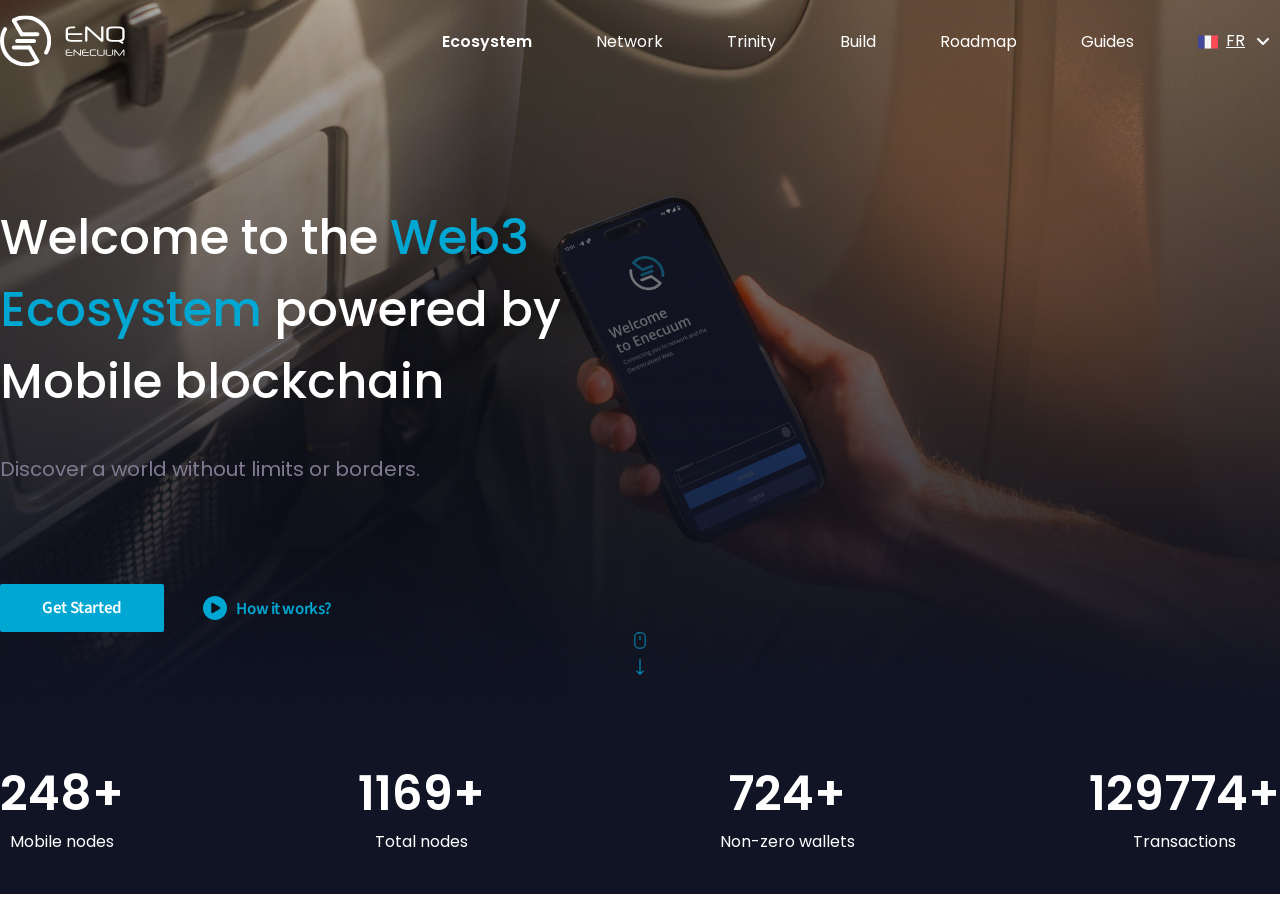
==== indexfr.html @ 0a1f8f00 "first commit" ====
<!DOCTYPE html>
<html lang="en">

<head>
    <link rel="preconnect" href="https://fonts.googleapis.com">
    <link rel="preconnect" href="https://fonts.gstatic.com" crossorigin>
    <link href="https://fonts.googleapis.com/css2?family=Poppins:wght@400;500;600&display=swap" rel="stylesheet">
    <link rel="preconnect" href="https://fonts.googleapis.com">
    <link rel="preconnect" href="https://fonts.gstatic.com" crossorigin>
    <link href="https://fonts.googleapis.com/css2?family=Source+Sans+Pro:wght@600&display=swap" rel="stylesheet">
    <meta charset="UTF-8">
    <meta http-equiv="X-UA-Compatible" content="IE=edge">
    <meta name="viewport" content="width=device-width, initial-scale=1.0">
    <link rel="stylesheet" href="style.css">
    <title>Document</title>
</head>

<body>
    <header class="hovers">
        <div class="hovers__header">
            <a href="index.html"><img class="logo__image" src="./img/Logo.svg" alt="logo"></a>
            <div class="nav">
                <ul class="menu">
                    <li class="menu__list"><a class="menu__link menu__link_active" href="#">Ecosystem</a></li>
                    <li class="menu__list"><a class="menu__link" href="#">Network</a></li>
                    <li class="menu__list"><a class="menu__link" href="#">Trinity</a></li>
                    <li class="menu__list"><a class="menu__link" href="#">Build</a></li>
                    <li class="menu__list"><a class="menu__link" href="#">Roadmap</a></li>
                    <li class="menu__list"><a class="menu__link" href="#">Guides</a></li>
                </ul>
                <div class="nav__lang">
                    <a class="menu__link menu__link_en" href="#"><img class="lang__image" src="./img/FlagFR.svg"
                            alt="en">FR<img class="lang__image1" src="./img/Icon1.svg" alt="icon"></a>
                    <div class="lang">
                        <p><a class="lang__link lang__link_active" href="index.html"><img class="lang__image"
                                    src="./img/FlagEN.svg" alt="en">EN</a><img class="lang__image1"
                                src="./img/Icon2.svg" alt="icon"></p>
                        <a class="lang__link" href="indexsp.html"><img class="lang__image" src="./img/FlagSP.svg"
                                alt="sp">SP</a>
                        <a class="lang__link" href="indexru.html"><img class="lang__image" src="./img/FlagRU.svg"
                                alt="ru">RU</a>
                        <a class="lang__link" href="indexfr.html"><img class="lang__image" src="./img/FlagFR.svg"
                                alt="fr">FR</a>
                    </div>
                </div>
            </div>

        </div>
        <div class="header__empty"></div>
        <div class="title">
            <h1 class="title__header">Welcome to the <span class="title__header_color"> Web3 Ecosystem</span>
                powered by Mobile blockchain</h1>
            <p class="text title__text">Discover a world without limits or borders.</p>
            <div class="started">
                <div class="title__button">
                    <a class="text text__button" href="#">Get Started</a>
                </div>
                <div class="play__image">
                    <a class="play__link" href="#">How it works?</a>
                </div>
            </div>
        </div>
        <div class="image-mouse">
            <img class="button__mouse" src="./img/mouse.svg" alt="button-mouse">
            <img class="button__sign" src="./img/Arrow1.svg" alt="sing">
        </div>

    </header>
    <div class="items">
        <div class="items__node">
            <div class="items__box">
                <p class="items__quantity">248+</p>
                <p class="items__text">Mobile nodes</p>
            </div>
            <div class="items__box">
                <p class="items__quantity">1169+</p>
                <p class="items__text">Total nodes</p>
            </div>
            <div class="items__box">
                <p class="items__quantity">724+</p>
                <p class="items__text">Non-zero wallets</p>
            </div>
            <div class="items__box">
                <p class="items__quantity">129774+</p>
                <p class="items__text">Transactions</p>
            </div>
        </div>
    </div>

    
    <script src="script.js"></script>
</body>

</html>
---- style.css ----
* {
    margin: 0;
    padding: 0;
}

body {
    font-family: 'Poppins', sans-serif;
}

a {
    cursor: url(./img/cursor_white.svg), pointer;
}

.hovers {
    padding-left: calc(50% - 1920px /2);
    padding-right: calc(50% - 1920px /2);
    height: 718px;
    background-image: url(./img/iPhone\ 14\ Pro.jpg);
    background-position: center;
    background-repeat: no-repeat;
}

.hovers__header {
    position: fixed;
    top: 0;
    left: calc(50% - 1920px / 2);
    right: calc(50% - 1920px / 2);
    padding-left: 256px;
    padding-right: 256px;
    display: flex;
    flex-wrap: wrap;
    padding-top: 15px;
    padding-bottom: 15px;
    justify-content: space-between;
    align-items: center;
    transition: background 0.3s ease;


}

.is_scrolled .hovers__header {
    background: rgba(16, 20, 37, 0.85);
    backdrop-filter: blur(17.5px);

}

@media screen and (max-width: 1920px) {
    .hovers__header {
        left: 0;
        right: 0;
        padding-left: calc(50% - 1396px / 2);
        padding-right: calc(50% - 1396px / 2);

    }
}


.header__empty {

    height: 82px;
}


.logo__image {
    height: 52px;
    width: 125px;
    vertical-align: middle;
}

.menu {
    list-style-type: none;
    display: flex;
    gap: 64px;
    align-items: center;

}

.menu__link {
    font-family: 'Poppins';
    text-decoration: none;
    font-style: normal;
    font-weight: 400;
    font-size: 16px;
    line-height: 24px;
    color: #FFFFFF;
}

.menu__link:hover {
    color: #00A7D2;
}

.menu__link_active {
    font-family: 'Poppins';
    font-style: normal;
    font-weight: 600;
    font-size: 16px;
    line-height: 24px;
    color: #FFFFFF;
}

.menu__link_en {
    text-decoration: underline;

}

.list {
    text-decoration: none;

}

.nav__lang {
    position: relative;
    display: flex;
    width: 82px;
    padding-left: 17px;


}

.lang {
    position: absolute;
    top: -10px;
    right: 0;
    align-items: flex-start;
    padding-left: 17px;
    width: 82px;
    flex-direction: column;
    height: 149px;
    background: #FFFFFF;
    justify-content: space-evenly;
    /* border-radius: 2px; */
    display: none;

}

.lang_show {
    display: flex;
}

.lang__link {
    text-decoration: none;

}

.lang__link:hover {
    text-decoration: underline;
    cursor: url(./img/cursor_black.svg), pointer;
}

/* .lang__link_active {

} */

.lang__image {
    vertical-align: middle;
    padding-right: 8px;
    width: 20px;
}

.nav {
    display: flex;
    align-items: center;
    gap: 47px;
}

.lang__image1 {
    vertical-align: middle;
    padding-left: 12px;

}

.title {
    padding-left: calc(50% - 1396px / 2);
    max-width: 721px;
    margin-top: 120px;
}

.title__header {
    font-style: normal;
    font-weight: 500;
    font-size: 48px;
    line-height: 72px;
    color: #FFFFFF;
}

.title__header_color {
    color: #00A7D2;
}

.text {
    font-family: 'Poppins';
    font-style: normal;
    font-weight: 400;
    font-size: 16px;
    line-height: 24px;
    color: #FFFFFF;
}

.title__text {
    padding-top: 36px;
    padding-bottom: 100px;
    font-family: 'Poppins';
    font-style: normal;
    font-weight: 400;
    font-size: 20px;
    line-height: 30px;
    color: #817A92;
}

.started {
    display: flex;
    gap: 14px;
    max-width: 355px;
    justify-content: space-between;
    align-items: center;
    flex-wrap: wrap;
}

.title__button {
    width: 164px;
    height: 48px;
    border-radius: 2px;
    background-color: #00A7D2;
    text-align: center;

}

.title__button:hover {
    background-color: #00D3F0;



}

.text__button {
    font-family: 'Source Sans Pro';
    text-decoration: none;
    padding: 13px;
    display: block;
    font-style: normal;
    font-weight: 600;
    font-size: 17px;
    line-height: 22px;
    letter-spacing: -0.41px;
    color: #FFFFFF;
}

.play__link {
    font-family: 'Source Sans Pro';
    padding: 13px 23px 13px 56px;
    font-style: normal;
    font-weight: 600;
    font-size: 17px;
    line-height: 22px;
    letter-spacing: -0.41px;
    color: #00A7D2;
    text-decoration: none;
}

.play__link:hover {
    color: #00D3F0;
    ;
}

.play__image {
    background-position: 23px;
    background-image: url(./img/play.svg);
    background-repeat: no-repeat;

}

.play__image:hover {
    background-image: url(./img/play_light.svg);

}

.image-mouse {
    display: flex;
    flex-direction: column;
    width: 32px;
    gap: 10px;
    align-items: center;
    margin: auto;
    padding-bottom: 40px;
}

.button__mouse {
    width: 12px;
}

.button__sign {
    height: 16px;
}

.items {

    max-width: 1920px;
    margin: auto;
    background: #101425;
}

.items__node {
    display: flex;
    height: 176px;
    padding-left: calc(50% - 1368px / 2);
    padding-right: calc(50% - 1396px / 2);
    align-items: center;
    justify-content: space-between;
    flex-wrap: wrap;

}

.items__box {
    text-align: center;


}

.items__text {
    font-family: 'Poppins';
    font-style: normal;
    font-weight: 400;
    font-size: 16px;
    line-height: 24px;
    color: #FFFFFF;
}

.items__quantity {
    font-family: 'Poppins';
    font-style: normal;
    font-weight: 600;
    font-size: 48px;
    line-height: 72px;
    color: #FFFFFF;
}

.container-grid {
    padding-left: calc(50% - 1400px / 2);
    padding-right: calc(50% - 1400px / 2);
    display: grid;
    grid-column-gap: 56px;
    grid-template-columns: repeat(2, 1fr);
    grid-template-rows: repeat(6, auto);
    grid-template-areas:
        "header header"
        "mobile mobile_jpg"
        "friendly_jpg friendly"
        "decentralized decentralized_jpg"
        "borderless_jpg borderless"
        "scalable scalable_jpg";

}

.container__header {
    grid-area: header;
    font-family: 'Poppins';
    font-style: normal;
    font-weight: 500;
    font-size: 48px;
    line-height: 72px;
    text-align: center;
    color: #282828;
    padding-top: 57px;
    padding-bottom: 60px;

}

.content__mobile {
    grid-area: mobile;
}

.content__friendly {
    grid-area: friendly;
}

.content__decentralized {
    grid-area: decentralized;
}

.content__borderless {
    grid-area: borderless;
}

.content__scalable {
    grid-area: scalable;
}

.box {
    max-width: 669px;
    height: 440px;
    background-repeat: no-repeat;
    background-position: center;
}

.mobile {
    background-image: url(./img/mobile.jpg);
    grid-area: mobile_jpg;
}

.friendly {
    background-image: url(./img/friendly.jpg);
    grid-area: friendly_jpg;
}

.decentralized {
    background-image: url(./img/Decentralized.jpg);
    grid-area: decentralized_jpg;
}

.borderless {
    background-image: url(./img/Borderless.jpg);
    grid-area: borderless_jpg;
}

.scalable {
    background-image: url(./img/Scalable.jpg);
    grid-area: scalable_jpg;
}

.container {
    font-family: 'Poppins';
    font-style: normal;
    font-weight: 500;
    font-size: 48px;
    line-height: 72px;
    color: #282828;
}

.item {
    padding-top: 70px;
    padding-bottom: 20px;
}

.text_black {
    max-width: 590px;
    color: #101425;
}
.text__color {
font-family: 'Poppins';
font-style: normal;
font-weight: 600;
font-size: 14px;
line-height: 173.02%;
/* or 24px */


color: #00A7D2;

}
.paragraph {
    margin-top: 24px;
}
.network {
    margin-top: 100px;
    max-width: 956px;
    height: 500px;
    margin-left: auto;
    margin-right: auto;
    background-image: url(./img/Group4.svg);
    background-repeat: no-repeat;
    padding-top: 10px;
    padding-left: 444px;
    
    
}

.wrapper {
    max-width: 800px;
    margin-top: 16px;  
}

.line {
    display: inline-block;
    vertical-align: middle;
    width: 18px;
    margin-right: 10px;
    border-radius: 2px;
    border: 1px solid black;
}

.text_network {
    display: inline;
font-family: 'Poppins';
font-style: normal;
font-weight: 400;
font-size: 14px;
line-height: 173.02%;
color: #282828;
}

.network__button {
    margin-top: 70px;
}

.link__button {
    font-family: 'Poppins';
    font-style: normal;
    font-weight: 500;
    font-size: 17px;
    line-height: 22px;
    letter-spacing: -0.41px;
    background: #00A7D2;
    border-radius: 2px;
    padding: 13px 20px;
    text-decoration: none;
    background: #00A7D2;
    color: #FFFFFF;


}
.link__button:hover {
    background: #00D3F0;
    
}
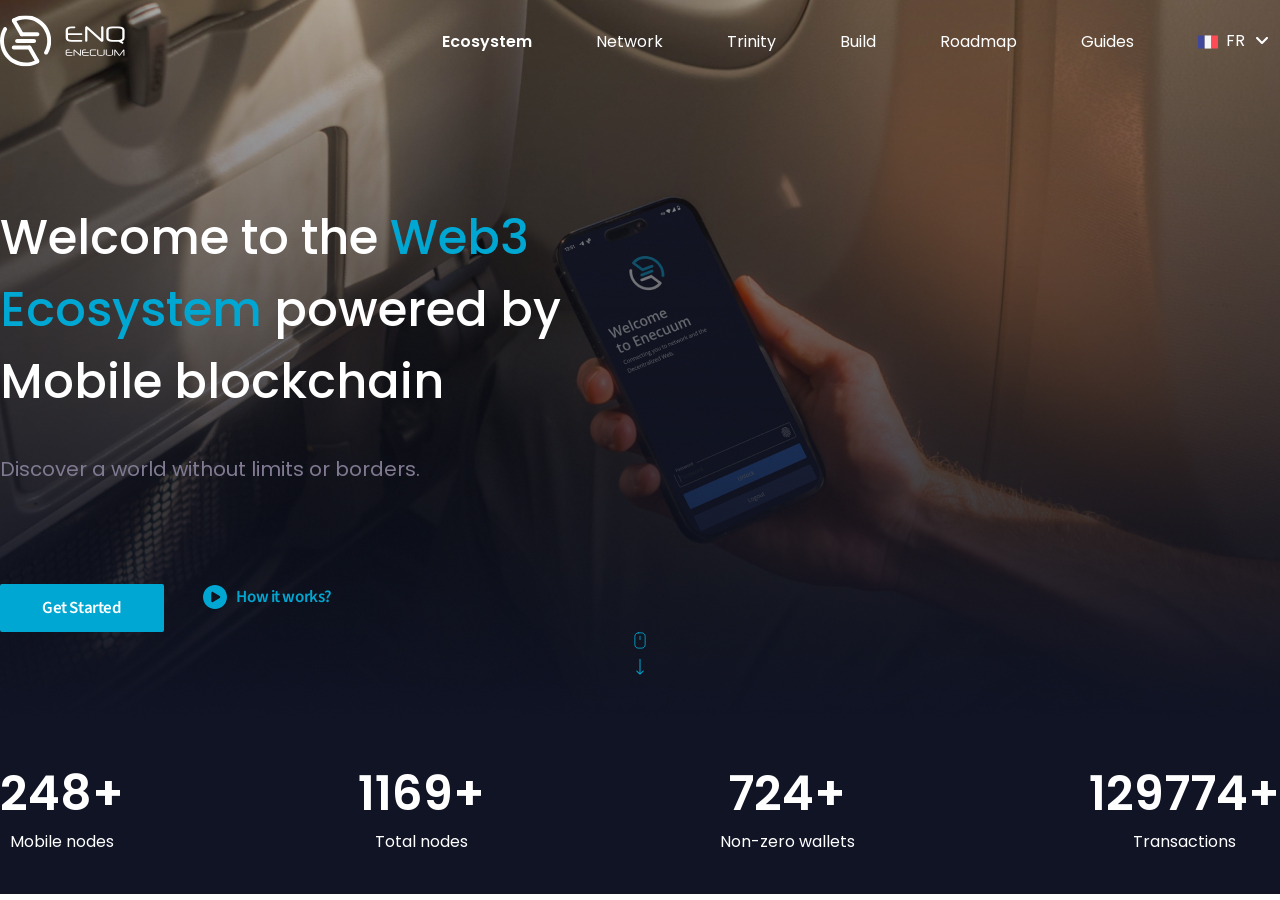
==== commit 26172f55: "all-component" ====
--- a/indexfr.html
+++ b/indexfr.html
@@ -29,12 +29,11 @@
                     <li class="menu__list"><a class="menu__link" href="#">Guides</a></li>
                 </ul>
                 <div class="nav__lang">
-                    <a class="menu__link menu__link_en" href="#"><img class="lang__image" src="./img/FlagFR.svg"
-                            alt="en">FR<img class="lang__image1" src="./img/Icon1.svg" alt="icon"></a>
+                    <a class="menu__link lang__link_active" href="#"><img class="lang__image" src="./img/FlagFR.svg"
+                        alt="fr">FR</a>
                     <div class="lang">
-                        <p><a class="lang__link lang__link_active" href="index.html"><img class="lang__image"
-                                    src="./img/FlagEN.svg" alt="en">EN</a><img class="lang__image1"
-                                src="./img/Icon2.svg" alt="icon"></p>
+                        <a class="lang__link" href="index.html"><img class="lang__image" src="./img/FlagEN.svg"
+                                alt="en">EN</a>
                         <a class="lang__link" href="indexsp.html"><img class="lang__image" src="./img/FlagSP.svg"
                                 alt="sp">SP</a>
                         <a class="lang__link" href="indexru.html"><img class="lang__image" src="./img/FlagRU.svg"
--- a/style.css
+++ b/style.css
@@ -1,514 +1,1298 @@
 * {
-    margin: 0;
-    padding: 0;
+  margin: 0;
+  padding: 0;
 }
 
 body {
-    font-family: 'Poppins', sans-serif;
-}
-
-a {
-    cursor: url(./img/cursor_white.svg), pointer;
+  font-family: "Poppins", sans-serif;
+}
+
+a,
+.button__news {
+  cursor: url(./img/cursor_white.svg), pointer;
 }
 
 .hovers {
-    padding-left: calc(50% - 1920px /2);
-    padding-right: calc(50% - 1920px /2);
-    height: 718px;
-    background-image: url(./img/iPhone\ 14\ Pro.jpg);
-    background-position: center;
-    background-repeat: no-repeat;
+  padding-left: calc(50% - 960px);
+  padding-right: calc(50% - 960px);
+  height: 718px;
+  background-image: url(./img/iPhone\ 14\ Pro.jpg);
+  background-position: center;
+  background-repeat: no-repeat;
 }
 
 .hovers__header {
-    position: fixed;
-    top: 0;
-    left: calc(50% - 1920px / 2);
-    right: calc(50% - 1920px / 2);
-    padding-left: 256px;
-    padding-right: 256px;
-    display: flex;
-    flex-wrap: wrap;
-    padding-top: 15px;
-    padding-bottom: 15px;
-    justify-content: space-between;
-    align-items: center;
-    transition: background 0.3s ease;
-
-
+  position: fixed;
+  top: 0;
+  left: calc(50% - 960px);
+  right: calc(50% - 960px);
+  padding-left: 256px;
+  padding-right: 256px;
+  display: flex;
+  flex-wrap: wrap;
+  padding-top: 15px;
+  padding-bottom: 15px;
+  justify-content: space-between;
+  align-items: center;
+  transition: background 0.3s ease;
 }
 
 .is_scrolled .hovers__header {
-    background: rgba(16, 20, 37, 0.85);
-    backdrop-filter: blur(17.5px);
-
+  background: rgba(16, 20, 37, 0.85);
+  -webkit-backdrop-filter: blur(17.5px);
+          backdrop-filter: blur(17.5px);
 }
 
 @media screen and (max-width: 1920px) {
-    .hovers__header {
-        left: 0;
-        right: 0;
-        padding-left: calc(50% - 1396px / 2);
-        padding-right: calc(50% - 1396px / 2);
-
-    }
-}
-
-
+  .hovers__header {
+    left: 0;
+    right: 0;
+    padding-left: calc(50% - 698px);
+    padding-right: calc(50% - 698px);
+  }
+}
 .header__empty {
-
-    height: 82px;
-}
-
+  height: 82px;
+}
 
 .logo__image {
-    height: 52px;
-    width: 125px;
-    vertical-align: middle;
+  height: 52px;
+  width: 125px;
+  vertical-align: middle;
 }
 
 .menu {
-    list-style-type: none;
-    display: flex;
-    gap: 64px;
-    align-items: center;
-
+  list-style-type: none;
+  display: flex;
+  gap: 64px;
+  align-items: center;
 }
 
 .menu__link {
-    font-family: 'Poppins';
-    text-decoration: none;
-    font-style: normal;
-    font-weight: 400;
-    font-size: 16px;
-    line-height: 24px;
-    color: #FFFFFF;
+  font-family: "Poppins";
+  text-decoration: none;
+  font-style: normal;
+  font-weight: 400;
+  font-size: 16px;
+  line-height: 24px;
+  color: #FFFFFF;
 }
 
 .menu__link:hover {
-    color: #00A7D2;
+  color: #00A7D2;
 }
 
 .menu__link_active {
-    font-family: 'Poppins';
-    font-style: normal;
-    font-weight: 600;
-    font-size: 16px;
-    line-height: 24px;
-    color: #FFFFFF;
+  font-family: "Poppins";
+  font-style: normal;
+  font-weight: 600;
+  font-size: 16px;
+  line-height: 24px;
+  color: #FFFFFF;
 }
 
 .menu__link_en {
-    text-decoration: underline;
-
+  text-decoration: underline;
 }
 
 .list {
-    text-decoration: none;
-
+  text-decoration: none;
 }
 
 .nav__lang {
-    position: relative;
-    display: flex;
-    width: 82px;
-    padding-left: 17px;
-
-
+  position: relative;
+  display: flex;
+  width: 82px;
+  padding-left: 17px;
+  background-image: url(./img/Icon1.svg);
+  background-repeat: no-repeat;
+  background-position: 75px 8px;
+  cursor: url(./img/cursor_white.svg), pointer;
 }
 
 .lang {
-    position: absolute;
-    top: -10px;
-    right: 0;
-    align-items: flex-start;
-    padding-left: 17px;
-    width: 82px;
-    flex-direction: column;
-    height: 149px;
-    background: #FFFFFF;
-    justify-content: space-evenly;
-    /* border-radius: 2px; */
-    display: none;
-
+  position: absolute;
+  top: -10px;
+  right: 0;
+  align-items: flex-start;
+  padding-left: 17px;
+  width: 82px;
+  flex-direction: column;
+  height: 149px;
+  background: #FFFFFF;
+  justify-content: space-evenly;
+  /* border-radius: 2px; */
+  display: none;
 }
 
 .lang_show {
-    display: flex;
+  display: flex;
+  background-image: url(./img/Icon.svg);
+  background-repeat: no-repeat;
+  background-position: 75px 18px;
+  cursor: url(./img/cursor_black.svg), pointer;
 }
 
 .lang__link {
-    text-decoration: none;
-
+  text-decoration: none;
 }
 
 .lang__link:hover {
-    text-decoration: underline;
-    cursor: url(./img/cursor_black.svg), pointer;
+  text-decoration: underline;
+  cursor: url(./img/cursor_black.svg), pointer;
 }
 
 /* .lang__link_active {
 
 } */
-
 .lang__image {
-    vertical-align: middle;
-    padding-right: 8px;
-    width: 20px;
+  vertical-align: middle;
+  padding-right: 8px;
+  width: 20px;
 }
 
 .nav {
-    display: flex;
-    align-items: center;
-    gap: 47px;
-}
-
-.lang__image1 {
-    vertical-align: middle;
-    padding-left: 12px;
-
+  display: flex;
+  align-items: center;
+  gap: 47px;
 }
 
 .title {
-    padding-left: calc(50% - 1396px / 2);
-    max-width: 721px;
-    margin-top: 120px;
+  padding-left: calc(50% - 698px);
+  max-width: 721px;
+  margin-top: 120px;
 }
 
 .title__header {
-    font-style: normal;
-    font-weight: 500;
-    font-size: 48px;
-    line-height: 72px;
-    color: #FFFFFF;
+  font-style: normal;
+  font-weight: 500;
+  font-size: 48px;
+  line-height: 72px;
+  color: #FFFFFF;
 }
 
 .title__header_color {
-    color: #00A7D2;
+  color: #00A7D2;
 }
 
 .text {
-    font-family: 'Poppins';
-    font-style: normal;
-    font-weight: 400;
-    font-size: 16px;
-    line-height: 24px;
-    color: #FFFFFF;
+  font-family: "Poppins";
+  font-style: normal;
+  font-weight: 400;
+  font-size: 16px;
+  line-height: 24px;
+  color: #FFFFFF;
 }
 
 .title__text {
-    padding-top: 36px;
-    padding-bottom: 100px;
-    font-family: 'Poppins';
-    font-style: normal;
-    font-weight: 400;
-    font-size: 20px;
-    line-height: 30px;
-    color: #817A92;
+  padding-top: 36px;
+  padding-bottom: 100px;
+  font-family: "Poppins";
+  font-style: normal;
+  font-weight: 400;
+  font-size: 20px;
+  line-height: 30px;
+  color: #817A92;
 }
 
 .started {
-    display: flex;
-    gap: 14px;
-    max-width: 355px;
-    justify-content: space-between;
-    align-items: center;
-    flex-wrap: wrap;
-}
-
-.title__button {
-    width: 164px;
-    height: 48px;
-    border-radius: 2px;
-    background-color: #00A7D2;
-    text-align: center;
-
-}
-
-.title__button:hover {
-    background-color: #00D3F0;
-
-
-
+  display: flex;
+  gap: 14px;
+  max-width: 355px;
+  justify-content: space-between;
+  flex-wrap: wrap;
 }
 
 .text__button {
-    font-family: 'Source Sans Pro';
-    text-decoration: none;
-    padding: 13px;
-    display: block;
-    font-style: normal;
-    font-weight: 600;
-    font-size: 17px;
-    line-height: 22px;
-    letter-spacing: -0.41px;
-    color: #FFFFFF;
+  font-family: "Source Sans Pro";
+  text-decoration: none;
+  padding: 13px 42px;
+  display: block;
+  font-style: normal;
+  font-weight: 600;
+  font-size: 17px;
+  line-height: 22px;
+  letter-spacing: -0.41px;
+  color: #FFFFFF;
+  border-radius: 2px;
+  background-color: #00A7D2;
+}
+
+.text__button:hover {
+  background-color: #00D3F0;
 }
 
 .play__link {
-    font-family: 'Source Sans Pro';
-    padding: 13px 23px 13px 56px;
-    font-style: normal;
-    font-weight: 600;
-    font-size: 17px;
-    line-height: 22px;
-    letter-spacing: -0.41px;
-    color: #00A7D2;
-    text-decoration: none;
+  font-family: "Source Sans Pro";
+  padding: 13px 23px 13px 56px;
+  background-position: 23px;
+  background-image: url(./img/play.svg);
+  background-repeat: no-repeat;
+  font-style: normal;
+  font-weight: 600;
+  font-size: 17px;
+  line-height: 22px;
+  letter-spacing: -0.41px;
+  color: #00A7D2;
+  text-decoration: none;
 }
 
 .play__link:hover {
-    color: #00D3F0;
-    ;
-}
-
-.play__image {
-    background-position: 23px;
-    background-image: url(./img/play.svg);
-    background-repeat: no-repeat;
-
-}
-
-.play__image:hover {
-    background-image: url(./img/play_light.svg);
-
+  color: #00D3F0;
+  background-image: url(./img/play_light.svg);
 }
 
 .image-mouse {
-    display: flex;
-    flex-direction: column;
-    width: 32px;
-    gap: 10px;
-    align-items: center;
-    margin: auto;
-    padding-bottom: 40px;
+  display: flex;
+  flex-direction: column;
+  width: 32px;
+  gap: 10px;
+  align-items: center;
+  margin: auto;
+  padding-bottom: 40px;
 }
 
 .button__mouse {
-    width: 12px;
+  width: 12px;
 }
 
 .button__sign {
-    height: 16px;
+  height: 16px;
 }
 
 .items {
-
-    max-width: 1920px;
-    margin: auto;
-    background: #101425;
+  max-width: 1920px;
+  margin: auto;
+  background: #101425;
 }
 
 .items__node {
-    display: flex;
-    height: 176px;
-    padding-left: calc(50% - 1368px / 2);
-    padding-right: calc(50% - 1396px / 2);
-    align-items: center;
-    justify-content: space-between;
-    flex-wrap: wrap;
-
+  display: flex;
+  height: 176px;
+  padding-left: calc(50% - 684px);
+  padding-right: calc(50% - 698px);
+  align-items: center;
+  justify-content: space-between;
+  flex-wrap: wrap;
 }
 
 .items__box {
-    text-align: center;
-
-
+  text-align: center;
 }
 
 .items__text {
-    font-family: 'Poppins';
-    font-style: normal;
-    font-weight: 400;
-    font-size: 16px;
-    line-height: 24px;
-    color: #FFFFFF;
+  font-family: "Poppins";
+  font-style: normal;
+  font-weight: 400;
+  font-size: 16px;
+  line-height: 24px;
+  color: #FFFFFF;
 }
 
 .items__quantity {
-    font-family: 'Poppins';
-    font-style: normal;
-    font-weight: 600;
-    font-size: 48px;
-    line-height: 72px;
-    color: #FFFFFF;
+  font-family: "Poppins";
+  font-style: normal;
+  font-weight: 600;
+  font-size: 48px;
+  line-height: 72px;
+  color: #FFFFFF;
 }
 
 .container-grid {
-    padding-left: calc(50% - 1400px / 2);
-    padding-right: calc(50% - 1400px / 2);
-    display: grid;
-    grid-column-gap: 56px;
-    grid-template-columns: repeat(2, 1fr);
-    grid-template-rows: repeat(6, auto);
-    grid-template-areas:
-        "header header"
-        "mobile mobile_jpg"
-        "friendly_jpg friendly"
-        "decentralized decentralized_jpg"
-        "borderless_jpg borderless"
-        "scalable scalable_jpg";
-
+  padding-left: calc(50% - 700px);
+  padding-right: calc(50% - 700px);
+  display: grid;
+  grid-column-gap: 56px;
+  grid-template-columns: repeat(2, 1fr);
+  grid-template-rows: repeat(6, auto);
+  grid-template-areas: "header header" "mobile mobile_jpg" "friendly_jpg friendly" "decentralized decentralized_jpg" "borderless_jpg borderless" "scalable scalable_jpg";
 }
 
 .container__header {
-    grid-area: header;
-    font-family: 'Poppins';
-    font-style: normal;
-    font-weight: 500;
-    font-size: 48px;
-    line-height: 72px;
-    text-align: center;
-    color: #282828;
-    padding-top: 57px;
-    padding-bottom: 60px;
-
+  grid-area: header;
+  font-family: "Poppins";
+  font-style: normal;
+  font-weight: 500;
+  font-size: 48px;
+  line-height: 72px;
+  text-align: center;
+  color: #282828;
+  padding-top: 57px;
+  padding-bottom: 60px;
 }
 
 .content__mobile {
-    grid-area: mobile;
+  grid-area: mobile;
 }
 
 .content__friendly {
-    grid-area: friendly;
+  grid-area: friendly;
 }
 
 .content__decentralized {
-    grid-area: decentralized;
+  grid-area: decentralized;
 }
 
 .content__borderless {
-    grid-area: borderless;
+  grid-area: borderless;
 }
 
 .content__scalable {
-    grid-area: scalable;
+  grid-area: scalable;
 }
 
 .box {
-    max-width: 669px;
-    height: 440px;
-    background-repeat: no-repeat;
-    background-position: center;
+  max-width: 669px;
+  height: 440px;
+  background-repeat: no-repeat;
+  background-position: center;
 }
 
 .mobile {
-    background-image: url(./img/mobile.jpg);
-    grid-area: mobile_jpg;
+  background-image: url(./img/mobile.jpg);
+  grid-area: mobile_jpg;
 }
 
 .friendly {
-    background-image: url(./img/friendly.jpg);
-    grid-area: friendly_jpg;
+  background-image: url(./img/friendly.jpg);
+  grid-area: friendly_jpg;
 }
 
 .decentralized {
-    background-image: url(./img/Decentralized.jpg);
-    grid-area: decentralized_jpg;
+  background-image: url(./img/Decentralized.jpg);
+  grid-area: decentralized_jpg;
 }
 
 .borderless {
-    background-image: url(./img/Borderless.jpg);
-    grid-area: borderless_jpg;
+  background-image: url(./img/Borderless.jpg);
+  grid-area: borderless_jpg;
 }
 
 .scalable {
-    background-image: url(./img/Scalable.jpg);
-    grid-area: scalable_jpg;
+  background-image: url(./img/Scalable.jpg);
+  grid-area: scalable_jpg;
 }
 
 .container {
-    font-family: 'Poppins';
-    font-style: normal;
-    font-weight: 500;
-    font-size: 48px;
-    line-height: 72px;
-    color: #282828;
+  font-family: "Poppins";
+  font-style: normal;
+  font-weight: 500;
+  font-size: 48px;
+  line-height: 72px;
+  color: #282828;
 }
 
 .item {
-    padding-top: 70px;
-    padding-bottom: 20px;
+  padding-top: 70px;
+  padding-bottom: 20px;
 }
 
 .text_black {
-    max-width: 590px;
-    color: #101425;
-}
+  max-width: 590px;
+  color: #101425;
+}
+
 .text__color {
-font-family: 'Poppins';
-font-style: normal;
-font-weight: 600;
-font-size: 14px;
-line-height: 173.02%;
-/* or 24px */
-
-
-color: #00A7D2;
-
-}
+  font-family: "Poppins";
+  font-style: normal;
+  font-weight: 600;
+  font-size: 14px;
+  line-height: 173.02%;
+  /* or 24px */
+  color: #00A7D2;
+}
+
 .paragraph {
-    margin-top: 24px;
-}
+  margin-top: 24px;
+}
+
 .network {
-    margin-top: 100px;
-    max-width: 956px;
-    height: 500px;
-    margin-left: auto;
-    margin-right: auto;
-    background-image: url(./img/Group4.svg);
-    background-repeat: no-repeat;
-    padding-top: 10px;
-    padding-left: 444px;
-    
-    
+  margin-top: 100px;
+  max-width: 956px;
+  height: 432px;
+  margin-left: auto;
+  margin-right: auto;
+  background-image: url(./img/Group4.svg);
+  background-size: 357px 354px;
+  background-repeat: no-repeat;
+  padding-top: 10px;
+  padding-left: 444px;
 }
 
 .wrapper {
-    max-width: 800px;
-    margin-top: 16px;  
+  max-width: 800px;
+  margin-top: 16px;
 }
 
 .line {
-    display: inline-block;
-    vertical-align: middle;
-    width: 18px;
-    margin-right: 10px;
-    border-radius: 2px;
-    border: 1px solid black;
+  display: inline-block;
+  vertical-align: middle;
+  width: 18px;
+  margin-right: 10px;
+  border-radius: 2px;
+  border: 1px solid black;
 }
 
 .text_network {
-    display: inline;
-font-family: 'Poppins';
-font-style: normal;
-font-weight: 400;
-font-size: 14px;
-line-height: 173.02%;
-color: #282828;
+  display: inline;
+  font-family: "Poppins";
+  font-style: normal;
+  font-weight: 400;
+  font-size: 14px;
+  line-height: 173.02%;
+  color: #282828;
 }
 
 .network__button {
-    margin-top: 70px;
+  margin-top: 70px;
 }
 
 .link__button {
-    font-family: 'Poppins';
-    font-style: normal;
-    font-weight: 500;
-    font-size: 17px;
-    line-height: 22px;
-    letter-spacing: -0.41px;
-    background: #00A7D2;
-    border-radius: 2px;
-    padding: 13px 20px;
-    text-decoration: none;
-    background: #00A7D2;
-    color: #FFFFFF;
-
-
-}
+  font-family: "Poppins";
+  font-style: normal;
+  font-weight: 500;
+  font-size: 17px;
+  line-height: 22px;
+  letter-spacing: -0.41px;
+  border-radius: 2px;
+  padding: 13px 20px;
+  text-decoration: none;
+  background: #00A7D2;
+  color: #FFFFFF;
+}
+
 .link__button:hover {
-    background: #00D3F0;
-    
-}
+  background: #00D3F0;
+}
+
+.news {
+  max-width: 1920px;
+  background-color: #101425;
+  margin: auto;
+}
+
+.box__news {
+  display: flex;
+  padding-left: calc(50% - 700px);
+  padding-right: calc(50% - 700px);
+  justify-content: space-between;
+  height: 205px;
+}
+
+.logo__news {
+  display: flex;
+  justify-content: space-between;
+  align-items: center;
+  gap: 22px;
+}
+
+.image__news {
+  width: 109px;
+}
+
+.title__news {
+  font-family: "Poppins";
+  font-style: normal;
+  font-weight: 500;
+  font-size: 28px;
+  line-height: 42px;
+  letter-spacing: -0.01em;
+  color: #FFFFFF;
+}
+
+.text__news {
+  font-family: "Poppins";
+  font-style: normal;
+  font-weight: 400;
+  font-size: 18px;
+  letter-spacing: 0.01em;
+  color: #FFFFFF;
+  opacity: 0.8;
+}
+
+.com__news {
+  display: flex;
+  width: 300px;
+  flex-direction: column;
+  gap: 14px;
+  justify-content: center;
+}
+
+.mail__news {
+  font-family: "Poppins";
+  outline: none;
+  height: 44px;
+  background-color: rgba(255, 255, 255, 0.19);
+  background-image: url(./img/IconMail.svg);
+  background-repeat: no-repeat;
+  background-position-y: center;
+  background-position-x: 16px;
+  border-radius: 2px;
+  border-style: none;
+  padding-left: 44px;
+  font-style: normal;
+  font-weight: 400;
+  font-size: 16px;
+  line-height: 24px;
+  color: #FFFFFF;
+  opacity: 0.6;
+}
+
+.button__news {
+  font-family: "Poppins";
+  height: 44px;
+  font-style: normal;
+  font-weight: 500;
+  font-size: 17px;
+  line-height: 22px;
+  letter-spacing: -0.41px;
+  background: #00A7D2;
+  border-radius: 2px;
+  color: #FFFFFF;
+  border-style: none;
+}
+
+.button__news:hover {
+  background: #00D3F0;
+}
+
+.ecosystem-title {
+  text-align: center;
+  padding-top: 62px;
+  padding-bottom: 62px;
+}
+
+.ecosystem {
+  padding-left: calc(50% - 700px);
+  padding-right: calc(50% - 700px);
+  display: flex;
+  gap: 101px;
+  flex-wrap: wrap;
+}
+
+.ecosystem__box {
+  max-width: 264px;
+}
+
+.ecosystem__heading {
+  font-family: "Poppins";
+  font-style: normal;
+  font-weight: 500;
+  font-size: 24px;
+  line-height: 36px;
+  color: #282828;
+}
+
+.ecosystem__text {
+  padding-top: 12px;
+  padding-bottom: 28px;
+  font-family: "Poppins";
+  font-style: normal;
+  font-weight: 400;
+  font-size: 12px;
+  line-height: 18px;
+  color: #101425;
+}
+
+.frame {
+  display: flex;
+  flex-wrap: wrap;
+  gap: 12px;
+}
+
+.system__link {
+  padding: 4px 14px;
+  font-family: "Poppins";
+  font-style: normal;
+  font-weight: 600;
+  font-size: 13px;
+  line-height: 20px;
+  text-transform: uppercase;
+  background: rgba(0, 167, 210, 0.05);
+  border-radius: 2px;
+  color: #00A7D2;
+  text-decoration: none;
+}
+
+.system__link:hover {
+  box-shadow: 0px 4px 4px rgba(0, 0, 0, 0.11);
+  cursor: url(./img/cursor_black.svg), pointer;
+}
+
+.integrations-title {
+  text-align: center;
+  padding-top: 109px;
+  padding-bottom: 95px;
+}
+
+.integrations {
+  padding-left: calc(50% - 620px);
+  padding-right: calc(50% - 620px);
+  display: flex;
+  justify-content: space-between;
+  gap: 46px;
+}
+
+.integrations__box {
+  padding-left: 40px;
+  width: 330px;
+  border: 1px solid rgba(0, 0, 0, 0.08);
+  box-shadow: 0px 15px 19px rgba(0, 0, 0, 0.03);
+  border-radius: 2px;
+  height: 425px;
+}
+
+.box-cex {
+  background: url(./img/back_cex1.svg) bottom left no-repeat, url(./img/back_cex.svg) top right no-repeat;
+}
+
+.box-staking {
+  background: url(./img/line.svg) center no-repeat;
+}
+
+.box-DeFi {
+  background: url(./img/test.svg) center no-repeat;
+}
+
+.integration__heading {
+  padding-top: 52px;
+  padding-bottom: 98px;
+  font-family: "Poppins";
+  font-style: normal;
+  font-weight: 400;
+  font-size: 24px;
+  line-height: 114.5%;
+  color: #101425;
+}
+
+.frame-group {
+  display: flex;
+  flex-direction: column;
+  gap: 22px;
+}
+
+.group__link {
+  text-decoration: none;
+  font-family: "Poppins";
+  font-style: normal;
+  font-weight: 300;
+  font-size: 24px;
+  line-height: 36px;
+  color: #000000;
+}
+
+.group__link:hover {
+  cursor: url(./img/cursor_black.svg), pointer;
+  text-decoration: underline;
+}
+
+.group__img {
+  width: 32px;
+  vertical-align: middle;
+  margin-right: 12px;
+}
+
+.trinity {
+  padding-top: 48px;
+  padding-bottom: 100px;
+  display: flex;
+  gap: 65px;
+  padding-left: calc(50% - 720px);
+  padding-right: calc(50% - 720px);
+  margin-top: 39px;
+}
+
+.techPaper {
+  width: 538px;
+  height: 386px;
+  background-image: url(./img/TechPaper.png);
+  background-repeat: no-repeat;
+}
+
+.techPaper__button {
+  background-image: url(./img/download.svg);
+  background-repeat: no-repeat;
+  margin-top: 317px;
+  margin-left: 436px;
+  margin-right: 42px;
+  text-align: center;
+  background-position: top;
+  padding-top: 52px;
+}
+
+.techPaper__button:hover {
+  background-image: url(./img/download1.svg);
+}
+
+.download__button {
+  font-family: "Poppins";
+  font-style: normal;
+  font-weight: 400;
+  font-size: 12px;
+  line-height: 18px;
+  text-decoration-line: underline;
+  color: #00A7D2;
+  padding-top: 58px;
+  cursor: url(./img/cursor_black.svg), pointer;
+}
+
+.download__button:hover {
+  color: #00D3F0;
+}
+
+.protocol {
+  width: 650px;
+  padding-top: 57px;
+  background-image: url(./img/trinity-network.svg);
+  background-repeat: no-repeat;
+  background-position-x: right;
+  background-position-y: 110px;
+}
+
+.protocol-title {
+  max-width: 601px;
+  margin-bottom: 42px;
+}
+
+.protocol-header_color {
+  color: #EA0054;
+}
+
+.protocol__trinity {
+  display: flex;
+  gap: 14px;
+  flex-wrap: wrap;
+  align-items: center;
+}
+
+.trinity-textButton {
+  border-radius: 2px;
+  background-color: #00A7D2;
+  font-family: "Poppins";
+  font-style: normal;
+  font-weight: 500;
+  font-size: 17px;
+  line-height: 22px;
+  letter-spacing: -0.41px;
+  text-decoration: none;
+  padding: 11px 20px;
+  display: block;
+  color: #FFFFFF;
+  cursor: url(./img/cursor_black.svg), pointer;
+}
+
+.trinity-textButton:hover {
+  background-color: #00D3F0;
+}
+
+.github__link {
+  background-image: url(./img/github.svg);
+  background-position: right;
+  background-repeat: no-repeat;
+  font-family: "Poppins";
+  font-style: normal;
+  font-weight: 400;
+  font-size: 18px;
+  line-height: 27px;
+  color: #00A7D2;
+  padding: 8px 30px;
+  text-decoration: none;
+  cursor: url(./img/cursor_black.svg), pointer;
+}
+
+.github__link:hover {
+  color: #00D3F0;
+  background-image: url(./img/github1.svg);
+}
+
+.projects {
+  padding-left: calc(50% - 720px);
+  padding-right: calc(50% - 720px);
+}
+
+.projects-title {
+  text-align: center;
+  padding-top: 26px;
+  padding-bottom: 58px;
+}
+
+.projects__items {
+  height: 170px;
+  display: grid;
+  padding-left: calc(50% - 600px);
+  padding-right: calc(50% - 600px);
+  grid-column-gap: 48px;
+  grid-row-gap: 38px;
+  grid-template-columns: repeat(3, 1fr);
+  grid-template-rows: repeat(2, auto);
+}
+
+.link__item {
+  display: flex;
+  align-items: center;
+  justify-content: space-between;
+  font-family: "Poppins";
+  font-style: normal;
+  font-weight: 500;
+  font-size: 20px;
+  line-height: 30px;
+  color: #000000;
+  text-decoration: none;
+  background-repeat: no-repeat;
+  background-position: 28px;
+  padding-left: 88px;
+  padding-right: 28px;
+  width: 250px;
+  height: 66px;
+  border: 1px solid #EEEEEE;
+  border-radius: 2px;
+  cursor: url(./img/cursor_black.svg), pointer;
+}
+
+.link__item:hover {
+  box-shadow: 0px 8px 15px rgba(0, 0, 0, 0.03);
+}
+
+.item__text {
+  font-family: "Poppins";
+  font-style: normal;
+  font-weight: 400;
+  font-size: 16px;
+  line-height: 24px;
+  color: #71B0C0;
+  background: rgba(0, 167, 210, 0.08);
+  border-radius: 2px;
+  padding-left: 10px;
+  padding-right: 10px;
+}
+
+.item1 {
+  background-image: url(./img/space.png);
+}
+
+.item2 {
+  background-image: url(./img/artrax.png);
+}
+
+.item3 {
+  background-image: url(./img/buldog.png);
+}
+
+.item4 {
+  background-image: url(./img/pug.png);
+}
+
+.item5 {
+  background-image: url(./img/bgf.png);
+}
+
+.item6 {
+  background-image: url(./img/bant.png);
+}
+
+.services {
+  display: flex;
+  flex-direction: column;
+  align-items: center;
+  padding-left: calc(50% - 475px);
+  padding-right: calc(50% - 500px);
+  padding-top: 110px;
+}
+
+.service-title {
+  font-family: "Poppins";
+  font-style: normal;
+  font-weight: 500;
+  font-size: 48px;
+  line-height: 133%;
+  text-align: center;
+  background: linear-gradient(90deg, #101425 0%, #00A7D2 100%), #FFFFFF;
+  -webkit-background-clip: text;
+  -webkit-text-fill-color: transparent;
+  background-clip: text;
+  padding-bottom: 35px;
+}
+
+.service__button {
+  padding: 9px 20px;
+  background: #00A7D2;
+  font-family: "Poppins";
+  font-style: normal;
+  font-weight: 500;
+  font-size: 17px;
+  line-height: 22px;
+  letter-spacing: -0.41px;
+  color: #FFFFFF;
+  border-radius: 2px;
+  border-style: none;
+}
+
+.service__button:hover {
+  background: #00D3F0;
+  cursor: url(./img/cursor_black.svg), pointer;
+}
+
+.token {
+  margin-top: 57px;
+  padding-left: calc(50% - 610px);
+  padding-right: calc(50% - 610px);
+  display: flex;
+  gap: 68px;
+}
+
+.token__content {
+  padding-top: 75px;
+  width: 750px;
+}
+
+.token__text {
+  padding-top: 34px;
+  padding-bottom: 34px;
+  display: flex;
+  gap: 70px;
+  flex-wrap: wrap;
+}
+
+.text__little {
+  font-family: "Poppins";
+  font-style: normal;
+  font-weight: 400;
+  font-size: 14px;
+  line-height: 21px;
+  color: #101425;
+  opacity: 0.64;
+}
+
+.text__bold {
+  font-family: "Poppins";
+  font-style: normal;
+  font-weight: 700;
+  font-size: 16px;
+  line-height: 24px;
+  color: #101425;
+}
+
+.box__image {
+  display: flex;
+  justify-content: space-between;
+  flex-wrap: wrap;
+}
+
+.community__network {
+  padding-left: calc(50% - 460px);
+  padding-right: calc(50% - 460px);
+  margin-bottom: 83px;
+}
+
+.community__network-title {
+  padding-top: 91px;
+  padding-bottom: 41px;
+  font-family: "Poppins";
+  font-style: normal;
+  font-weight: 500;
+  font-size: 32px;
+  line-height: 133%;
+  text-align: center;
+  color: #101425;
+}
+
+.community__images {
+  display: flex;
+  justify-content: space-between;
+}
+
+.community__image1 {
+  width: 48px;
+  height: 40px;
+  background-image: url(./img/twitter_black.svg);
+  background-repeat: no-repeat;
+  position: relative;
+  background-position: center;
+}
+
+.community__image1:hover {
+  background-image: url(./img/twitter_blue.svg);
+  transition-duration: 0.2s;
+}
+
+.community__image2 {
+  width: 46px;
+  height: 46px;
+  background-image: url(./img/telegramm_black.svg);
+  background-repeat: no-repeat;
+  position: relative;
+  background-position: center;
+}
+
+.community__image2:hover {
+  background-image: url(./img/telegramm_blue.svg);
+  transition-duration: 0.2s;
+}
+
+.community__image3 {
+  width: 46px;
+  height: 46px;
+  background-image: url(./img/reddit_black.svg);
+  background-repeat: no-repeat;
+  position: relative;
+  background-position: center;
+}
+
+.community__image3:hover {
+  background-image: url(./img/reddit_blue.svg);
+  transition-duration: 0.2s;
+}
+
+.community__image4 {
+  width: 46px;
+  height: 43px;
+  background-image: url(./img/github_black.svg);
+  background-repeat: no-repeat;
+  position: relative;
+  background-position: center;
+}
+
+.community__image4:hover {
+  background-image: url(./img/github_blue.svg);
+  transition-duration: 0.2s;
+}
+
+.community__image5 {
+  width: 44px;
+  height: 44px;
+  background-image: url(./img/linkedin_black.svg);
+  background-repeat: no-repeat;
+  position: relative;
+  background-position: center;
+}
+
+.community__image5:hover {
+  background-image: url(./img/linkedin_blue.svg);
+  transition-duration: 0.2s;
+}
+
+.community__image6 {
+  width: 45px;
+  height: 36px;
+  background-image: url(./img/youtube_black.svg);
+  background-repeat: no-repeat;
+  position: relative;
+  background-position: center;
+}
+
+.community__image6:hover {
+  background-image: url(./img/youtube_blue.svg);
+  transition-duration: 0.2s;
+}
+
+.community__image7 {
+  width: 48px;
+  height: 42px;
+  background-image: url(./img/weixin_black.svg);
+  background-repeat: no-repeat;
+  position: relative;
+  background-position: center;
+}
+
+.community__image7:hover {
+  background-image: url(./img/weixin_blue.svg);
+  transition-duration: 0.2s;
+}
+
+.community__link {
+  position: absolute;
+  top: 0;
+  bottom: 0;
+  width: 100%;
+}
+
+.footer {
+  max-width: 1920px;
+  background: #101425;
+  margin: 0 auto;
+  height: 468px;
+  margin-bottom: 100px;
+}
+
+.footer__content {
+  display: grid;
+  justify-items: start;
+  grid-template-columns: repeat(5, 1fr);
+  grid-template-rows: repeat(3, auto);
+  grid-template-areas: "footer__box0 . footer__box1 footer__box2 footer__box3" "system__box system__box system__box . footer__box3";
+  padding-top: 55px;
+  padding-bottom: 20px;
+  padding-left: calc(50% - 720px);
+  padding-right: calc(50% - 720px);
+}
+
+.footer__image {
+  grid-area: footer__box0;
+}
+
+.footer__box1 {
+  grid-area: footer__box1;
+}
+
+.footer__box2 {
+  grid-area: footer__box2;
+}
+
+.footer__box3 {
+  grid-area: footer__box3;
+}
+
+.footer__text1, .footer__text2 {
+  padding-left: 10px;
+}
+
+.footer__text3 {
+  padding-left: 30px;
+}
+
+.list__text {
+  margin-bottom: 12px;
+  list-style-type: none;
+}
+
+.link__list {
+  font-family: "Poppins";
+  font-style: normal;
+  font-weight: 500;
+  font-size: 16px;
+  line-height: 24px;
+  text-decoration: none;
+  color: #FFFFFF;
+}
+
+.link__list:hover {
+  color: #00A7D2;
+}
+
+.header__box3 {
+  margin-bottom: 12px;
+  font-family: "Poppins";
+  font-style: normal;
+  font-weight: 500;
+  font-size: 16px;
+  line-height: 24px;
+  color: #FFFFFF;
+}
+
+.link__list1 {
+  font-family: "Poppins";
+  font-style: normal;
+  font-weight: 400;
+  font-size: 13px;
+  line-height: 20px;
+  color: #79839C;
+  text-decoration: none;
+}
+
+.link__list1:hover {
+  color: #ffffff;
+}
+
+.list__text1 {
+  margin-bottom: 9px;
+}
+
+.list__text1::marker {
+  color: #79839C;
+}
+
+.list__text1:hover::marker {
+  color: #ffffff;
+}
+
+.system_miner {
+  grid-area: miner;
+}
+
+.system_web {
+  grid-area: web;
+}
+
+.system_ios {
+  grid-area: ios;
+}
+
+.system_wallet {
+  grid-area: wallet;
+}
+
+.system_pwa {
+  grid-area: pwa;
+}
+
+.system__link-footer {
+  font-family: "Poppins";
+  font-style: normal;
+  font-weight: 400;
+  font-size: 15px;
+  line-height: 22px;
+  color: #FFFFFF;
+  text-decoration: none;
+  background-repeat: no-repeat;
+  border: 0.5px solid rgba(255, 255, 255, 0.49);
+  border-radius: 9px;
+}
+
+.link-miner {
+  padding: 12px 20px 12px 50px;
+  background-image: url(./img/android.svg);
+  background-position: 24px center;
+}
+
+.system__box {
+  grid-area: system__box;
+  display: grid;
+  grid-template-columns: 180px 180px 180px 220px;
+  grid-template-rows: 48px 48px;
+  gap: 20px;
+  padding-top: 45px;
+  align-items: center;
+  grid-template-areas: "miner miner miner miner" "web ios wallet pwa";
+}
+
+.link-web {
+  padding: 12px 29px 12px 60px;
+  background-image: url(./img/web.svg);
+  background-position: 33px center;
+}
+
+.link-ios {
+  padding: 12px 34px 12px 64px;
+  background-image: url(./img/ios.svg);
+  background-position: 39px center;
+}
+
+.link-wallet {
+  padding: 12px 17px 12px 47px;
+  background-image: url(./img/android.svg);
+  background-position: 21px center;
+}
+
+.link-pwa {
+  padding: 12px 18px 12px 48px;
+  background-image: url(./img/pwa.svg);
+  background-position: 24px center;
+}
+
+.footer__line {
+  width: 1440px;
+  height: 1px;
+  background: rgba(255, 255, 255, 0.11);
+  margin: auto;
+}
+
+.footer__end {
+  font-family: "Poppins";
+  font-style: normal;
+  font-weight: 400;
+  font-size: 13px;
+  line-height: 20px;
+  color: #BDBDBD;
+  padding-top: 20px;
+  padding-left: calc(50% - 720px);
+}/*# sourceMappingURL=style.css.map */
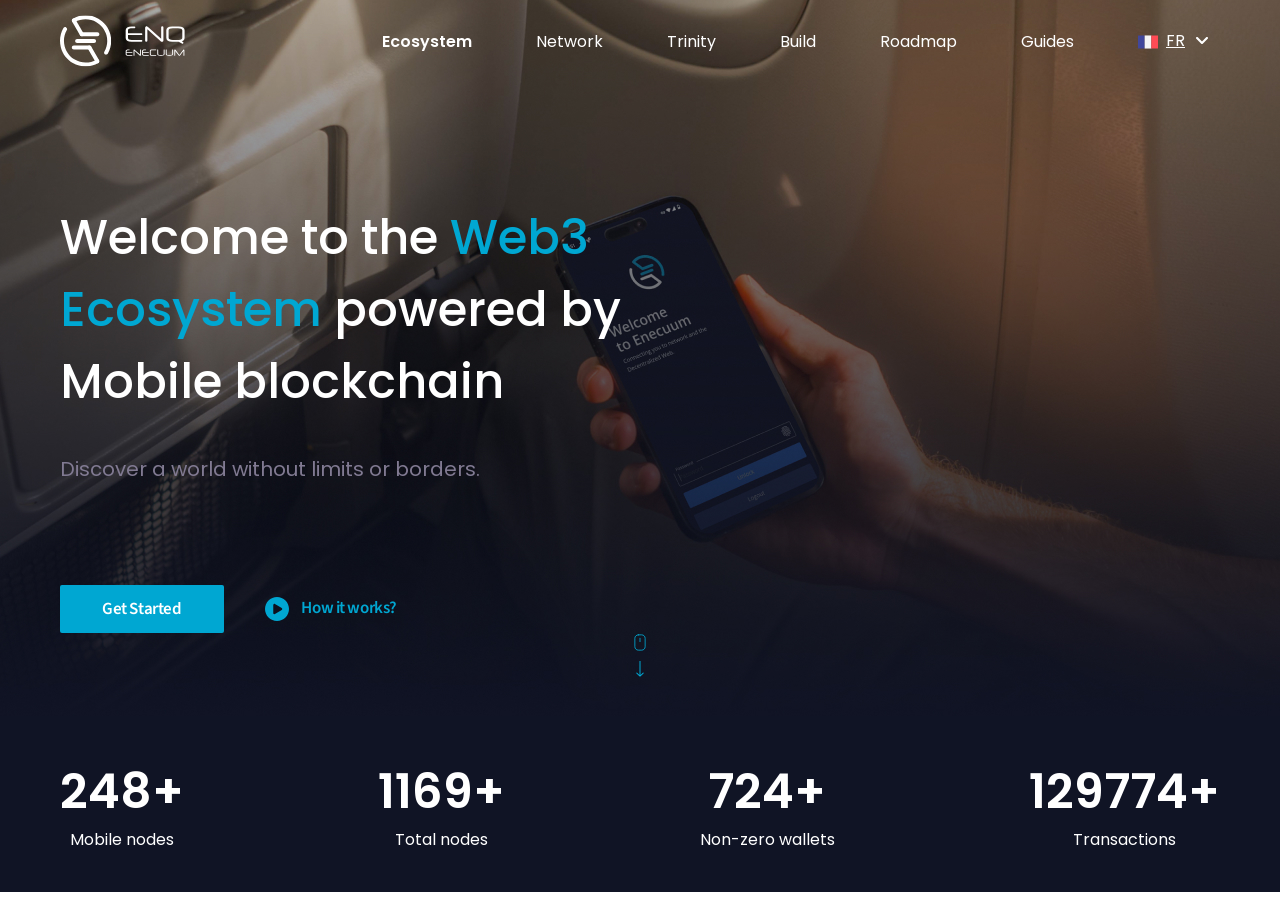
==== commit ea620340: "svg_picture" ====
--- a/indexfr.html
+++ b/indexfr.html
@@ -51,12 +51,10 @@
                 powered by Mobile blockchain</h1>
             <p class="text title__text">Discover a world without limits or borders.</p>
             <div class="started">
-                <div class="title__button">
-                    <a class="text text__button" href="#">Get Started</a>
-                </div>
-                <div class="play__image">
-                    <a class="play__link" href="#">How it works?</a>
-                </div>
+                <a class="text__button" href="#">Get Started</a>
+                <a class="play__link" href="#"><svg class="started__svg" width="24" height="24" viewBox="0 0 24 24" xmlns="http://www.w3.org/2000/svg">
+                    <path d="M0 12C0 8.8174 1.26428 5.76516 3.51472 3.51472C5.76516 1.26428 8.8174 0 12 0C15.1826 0 18.2348 1.26428 20.4853 3.51472C22.7357 5.76516 24 8.8174 24 12C24 15.1826 22.7357 18.2348 20.4853 20.4853C18.2348 22.7357 15.1826 24 12 24C8.8174 24 5.76516 22.7357 3.51472 20.4853C1.26428 18.2348 0 15.1826 0 12ZM8.82656 6.89531C8.47031 7.09219 8.25 7.47188 8.25 7.875V16.125C8.25 16.5328 8.47031 16.9078 8.82656 17.1047C9.18281 17.3016 9.61406 17.2969 9.96563 17.0812L16.7156 12.9562C17.0484 12.75 17.2547 12.3891 17.2547 11.9953C17.2547 11.6016 17.0484 11.2406 16.7156 11.0344L9.96563 6.90937C9.61875 6.69844 9.18281 6.68906 8.82656 6.88594V6.89531Z"/>
+                    </svg> How it works?</a>
             </div>
         </div>
         <div class="image-mouse">
--- a/style.css
+++ b/style.css
@@ -15,8 +15,9 @@
 .hovers {
   padding-left: calc(50% - 960px);
   padding-right: calc(50% - 960px);
-  height: 718px;
+  height: 716px;
   background-image: url(./img/iPhone\ 14\ Pro.jpg);
+  background-size: auto;
   background-position: center;
   background-repeat: no-repeat;
 }
@@ -43,14 +44,6 @@
           backdrop-filter: blur(17.5px);
 }
 
-@media screen and (max-width: 1920px) {
-  .hovers__header {
-    left: 0;
-    right: 0;
-    padding-left: calc(50% - 698px);
-    padding-right: calc(50% - 698px);
-  }
-}
 .header__empty {
   height: 82px;
 }
@@ -142,9 +135,10 @@
   cursor: url(./img/cursor_black.svg), pointer;
 }
 
-/* .lang__link_active {
-
-} */
+.lang__link_active {
+  text-decoration: underline;
+}
+
 .lang__image {
   vertical-align: middle;
   padding-right: 8px;
@@ -198,8 +192,9 @@
 .started {
   display: flex;
   gap: 14px;
-  max-width: 355px;
+  max-width: 360px;
   justify-content: space-between;
+  align-items: center;
   flex-wrap: wrap;
 }
 
@@ -222,12 +217,15 @@
   background-color: #00D3F0;
 }
 
+.started__svg {
+  margin-right: 10px;
+  vertical-align: middle;
+  fill: #00A7D2;
+}
+
 .play__link {
   font-family: "Source Sans Pro";
-  padding: 13px 23px 13px 56px;
-  background-position: 23px;
-  background-image: url(./img/play.svg);
-  background-repeat: no-repeat;
+  padding: 13px 23px;
   font-style: normal;
   font-weight: 600;
   font-size: 17px;
@@ -239,7 +237,9 @@
 
 .play__link:hover {
   color: #00D3F0;
-  background-image: url(./img/play_light.svg);
+}
+.play__link:hover .started__svg {
+  fill: #00D3F0;
 }
 
 .image-mouse {
@@ -262,7 +262,7 @@
 
 .items {
   max-width: 1920px;
-  margin: auto;
+  margin: 0 auto;
   background: #101425;
 }
 
@@ -412,7 +412,7 @@
   height: 432px;
   margin-left: auto;
   margin-right: auto;
-  background-image: url(./img/Group4.svg);
+  background-image: url(./img/Group4.png);
   background-size: 357px 354px;
   background-repeat: no-repeat;
   padding-top: 10px;
@@ -622,7 +622,7 @@
 .integrations-title {
   text-align: center;
   padding-top: 109px;
-  padding-bottom: 95px;
+  padding-bottom: 43px;
 }
 
 .integrations {
@@ -693,35 +693,23 @@
 }
 
 .trinity {
-  padding-top: 48px;
+  max-width: 950px;
+  padding-top: 80px;
   padding-bottom: 100px;
   display: flex;
   gap: 65px;
-  padding-left: calc(50% - 720px);
-  padding-right: calc(50% - 720px);
-  margin-top: 39px;
-}
-
-.techPaper {
-  width: 538px;
-  height: 386px;
+  margin: 0 auto;
   background-image: url(./img/TechPaper.png);
   background-repeat: no-repeat;
+  background-size: 538px 386px;
+  background-position: left 50px;
+  padding-left: 420px;
 }
 
 .techPaper__button {
-  background-image: url(./img/download.svg);
-  background-repeat: no-repeat;
-  margin-top: 317px;
-  margin-left: 436px;
-  margin-right: 42px;
+  width: 74px;
   text-align: center;
-  background-position: top;
-  padding-top: 52px;
-}
-
-.techPaper__button:hover {
-  background-image: url(./img/download1.svg);
+  padding-top: 320px;
 }
 
 .download__button {
@@ -730,14 +718,22 @@
   font-weight: 400;
   font-size: 12px;
   line-height: 18px;
+  padding-top: 20px;
   text-decoration-line: underline;
   color: #00A7D2;
-  padding-top: 58px;
   cursor: url(./img/cursor_black.svg), pointer;
+}
+
+.download__svg {
+  fill: #00A7D2;
 }
 
 .download__button:hover {
   color: #00D3F0;
+}
+.download__button:hover .download__svg {
+  fill: #00D3F0;
+  transition-duration: 0.2s;
 }
 
 .protocol {
@@ -783,12 +779,10 @@
 
 .trinity-textButton:hover {
   background-color: #00D3F0;
+  transition-duration: 0.2s;
 }
 
 .github__link {
-  background-image: url(./img/github.svg);
-  background-position: right;
-  background-repeat: no-repeat;
   font-family: "Poppins";
   font-style: normal;
   font-weight: 400;
@@ -802,7 +796,16 @@
 
 .github__link:hover {
   color: #00D3F0;
-  background-image: url(./img/github1.svg);
+}
+.github__link:hover .github__svg {
+  fill: #00D3F0;
+  transition-duration: 0.2s;
+}
+
+.github__svg {
+  vertical-align: middle;
+  margin-left: 10px;
+  fill: #00A7D2;
 }
 
 .projects {
@@ -928,21 +931,25 @@
 }
 
 .service__button:hover {
+  transition-duration: 0.2s;
   background: #00D3F0;
   cursor: url(./img/cursor_black.svg), pointer;
 }
 
 .token {
+  background-image: url(./img/token.png);
+  background-repeat: no-repeat;
+  background-size: 400px 400px;
   margin-top: 57px;
-  padding-left: calc(50% - 610px);
-  padding-right: calc(50% - 610px);
-  display: flex;
-  gap: 68px;
+  max-width: 760px;
+  height: 400px;
+  margin-left: auto;
+  margin-right: auto;
+  padding-left: 468px;
 }
 
 .token__content {
   padding-top: 75px;
-  width: 750px;
 }
 
 .token__text {
@@ -974,8 +981,7 @@
 
 .box__image {
   display: flex;
-  justify-content: space-between;
-  flex-wrap: wrap;
+  gap: 52px;
 }
 
 .community__network {
@@ -999,111 +1005,16 @@
 .community__images {
   display: flex;
   justify-content: space-between;
-}
-
-.community__image1 {
-  width: 48px;
-  height: 40px;
-  background-image: url(./img/twitter_black.svg);
-  background-repeat: no-repeat;
-  position: relative;
-  background-position: center;
-}
-
-.community__image1:hover {
-  background-image: url(./img/twitter_blue.svg);
+  align-items: center;
+}
+
+.image__svg {
+  fill: #101425;
+}
+
+.image__svg:hover {
+  fill: #00A7D2;
   transition-duration: 0.2s;
-}
-
-.community__image2 {
-  width: 46px;
-  height: 46px;
-  background-image: url(./img/telegramm_black.svg);
-  background-repeat: no-repeat;
-  position: relative;
-  background-position: center;
-}
-
-.community__image2:hover {
-  background-image: url(./img/telegramm_blue.svg);
-  transition-duration: 0.2s;
-}
-
-.community__image3 {
-  width: 46px;
-  height: 46px;
-  background-image: url(./img/reddit_black.svg);
-  background-repeat: no-repeat;
-  position: relative;
-  background-position: center;
-}
-
-.community__image3:hover {
-  background-image: url(./img/reddit_blue.svg);
-  transition-duration: 0.2s;
-}
-
-.community__image4 {
-  width: 46px;
-  height: 43px;
-  background-image: url(./img/github_black.svg);
-  background-repeat: no-repeat;
-  position: relative;
-  background-position: center;
-}
-
-.community__image4:hover {
-  background-image: url(./img/github_blue.svg);
-  transition-duration: 0.2s;
-}
-
-.community__image5 {
-  width: 44px;
-  height: 44px;
-  background-image: url(./img/linkedin_black.svg);
-  background-repeat: no-repeat;
-  position: relative;
-  background-position: center;
-}
-
-.community__image5:hover {
-  background-image: url(./img/linkedin_blue.svg);
-  transition-duration: 0.2s;
-}
-
-.community__image6 {
-  width: 45px;
-  height: 36px;
-  background-image: url(./img/youtube_black.svg);
-  background-repeat: no-repeat;
-  position: relative;
-  background-position: center;
-}
-
-.community__image6:hover {
-  background-image: url(./img/youtube_blue.svg);
-  transition-duration: 0.2s;
-}
-
-.community__image7 {
-  width: 48px;
-  height: 42px;
-  background-image: url(./img/weixin_black.svg);
-  background-repeat: no-repeat;
-  position: relative;
-  background-position: center;
-}
-
-.community__image7:hover {
-  background-image: url(./img/weixin_blue.svg);
-  transition-duration: 0.2s;
-}
-
-.community__link {
-  position: absolute;
-  top: 0;
-  bottom: 0;
-  width: 100%;
 }
 
 .footer {
@@ -1111,7 +1022,6 @@
   background: #101425;
   margin: 0 auto;
   height: 468px;
-  margin-bottom: 100px;
 }
 
 .footer__content {
@@ -1119,11 +1029,11 @@
   justify-items: start;
   grid-template-columns: repeat(5, 1fr);
   grid-template-rows: repeat(3, auto);
-  grid-template-areas: "footer__box0 . footer__box1 footer__box2 footer__box3" "system__box system__box system__box . footer__box3";
+  grid-template-areas: "footer__box0 . footer__box1 footer__box2 footer__box3" "box box box . footer__box3";
   padding-top: 55px;
   padding-bottom: 20px;
-  padding-left: calc(50% - 720px);
-  padding-right: calc(50% - 720px);
+  padding-left: calc(50% - 700px);
+  padding-right: calc(50% - 700px);
 }
 
 .footer__image {
@@ -1238,6 +1148,11 @@
   border-radius: 9px;
 }
 
+.system__link-footer:hover {
+  background-color: #00A7D2;
+  transition-duration: 0.2s;
+}
+
 .link-miner {
   padding: 12px 20px 12px 50px;
   background-image: url(./img/android.svg);
@@ -1245,7 +1160,7 @@
 }
 
 .system__box {
-  grid-area: system__box;
+  grid-area: box;
   display: grid;
   grid-template-columns: 180px 180px 180px 220px;
   grid-template-rows: 48px 48px;
@@ -1280,7 +1195,7 @@
 }
 
 .footer__line {
-  width: 1440px;
+  max-width: 1440px;
   height: 1px;
   background: rgba(255, 255, 255, 0.11);
   margin: auto;
@@ -1294,5 +1209,1067 @@
   line-height: 20px;
   color: #BDBDBD;
   padding-top: 20px;
-  padding-left: calc(50% - 720px);
+  padding-left: calc(50% - 700px);
+}
+
+@media screen and (max-width: 1920px) {
+  .hovers__header {
+    left: 0;
+    right: 0;
+    padding-left: calc(50% - 698px);
+    padding-right: calc(50% - 698px);
+  }
+}
+@media screen and (max-width: 1440px) {
+  .hovers {
+    padding-left: calc(50% - 600px);
+    padding-right: calc(50% - 600px);
+  }
+  .hovers__header {
+    padding-left: calc(50% - 580px);
+    padding-right: calc(50% - 580px);
+  }
+  .title {
+    padding-left: calc(50% - 580px);
+  }
+  .items {
+    max-width: 1440px;
+  }
+  .items__node {
+    padding-left: calc(50% - 580px);
+    padding-right: calc(50% - 580px);
+  }
+  .container-grid {
+    padding-left: calc(50% - 600px);
+    padding-right: calc(50% - 600px);
+    grid-column-gap: 47px;
+  }
+  .network {
+    max-width: 810px;
+    padding-left: 407px;
+  }
+  .news {
+    max-width: 1440px;
+  }
+  .box__news {
+    padding-left: calc(50% - 610px);
+    padding-right: calc(50% - 600px);
+  }
+  .ecosystem {
+    padding-left: calc(50% - 600px);
+    padding-right: calc(50% - 600px);
+    gap: 48px;
+  }
+  .integrations {
+    padding-left: calc(50% - 600px);
+    padding-right: calc(50% - 600px);
+  }
+  .trinity {
+    max-width: 810px;
+    background-size: 458px 328px;
+    background-position: left 130px;
+  }
+  .token {
+    background-size: 326px;
+    margin-top: 86px;
+    height: 326px;
+    padding-left: 360px;
+  }
+  .token__content {
+    padding-top: 38px;
+  }
+  .community__network-title {
+    padding-top: 134px;
+  }
+  .footer__content {
+    padding-left: calc(50% - 600px);
+    padding-right: calc(50% - 600px);
+    grid-template-columns: 280px 230px 216px 220px 250px;
+  }
+  .footer__end {
+    padding-left: calc(50% - 600px);
+  }
+}
+@media screen and (max-width: 1248px) {
+  .hovers {
+    padding-left: calc(50% - 496px);
+    padding-right: calc(50% - 496px);
+    height: 568px;
+  }
+  .hovers__header {
+    padding-left: calc(50% - 470px);
+    padding-right: calc(50% - 470px);
+  }
+  .logo__image {
+    width: 100px;
+  }
+  .nav {
+    gap: 30px;
+  }
+  .menu {
+    gap: 46px;
+  }
+  .menu__link {
+    font-size: 14px;
+    line-height: 21px;
+  }
+  .title {
+    padding-left: calc(50% - 470px);
+    max-width: 504px;
+    margin-top: 60px;
+  }
+  .title__header {
+    font-size: 32px;
+    line-height: 48px;
+  }
+  .title__text {
+    padding-bottom: 32px;
+  }
+  .image-mouse {
+    padding-top: 73px;
+    padding-bottom: 20px;
+  }
+  .items {
+    max-width: 1248px;
+  }
+  .items__quantity {
+    font-size: 36px;
+    line-height: 54px;
+  }
+  .items__node {
+    height: 152px;
+    padding-left: calc(50% - 470px);
+    padding-right: calc(50% - 475px);
+  }
+  .container-grid {
+    padding-left: calc(50% - 470px);
+    padding-right: calc(50% - 470px);
+    grid-column-gap: 0px;
+  }
+  .container__header {
+    font-size: 32px;
+    line-height: 48px;
+    padding-bottom: 56px;
+    padding-top: 48px;
+  }
+  .container {
+    font-size: 32px;
+    line-height: 48px;
+  }
+  .content__mobile, .content__decentralized, .content__scalable {
+    padding-right: 20px;
+  }
+  .content__friendly, .content__borderless {
+    padding-left: 20px;
+  }
+  .box {
+    max-width: 470px;
+  }
+  .network {
+    max-width: 650px;
+    padding-left: 300px;
+    background-size: 286px 284px;
+    margin-top: 66px;
+    height: 386px;
+  }
+  .network__button {
+    margin-top: 64px;
+  }
+  .news {
+    max-width: 1248px;
+  }
+  .box__news {
+    padding-left: calc(50% - 490px);
+    padding-right: calc(50% - 470px);
+  }
+  .ecosystem-title {
+    padding-top: 43px;
+    padding-bottom: 56px;
+  }
+  .ecosystem {
+    padding-left: calc(50% - 330px);
+    padding-right: calc(50% - 330px);
+    gap: 55px;
+    justify-content: space-between;
+  }
+  .integrations {
+    padding-left: calc(50% - 470px);
+    padding-right: calc(50% - 470px);
+    gap: 24px;
+  }
+  .integrations-title {
+    text-align: center;
+    padding-top: 76px;
+    padding-bottom: 40px;
+  }
+  .integrations__box {
+    padding-left: 25px;
+    width: 297px;
+    height: 352px;
+  }
+  .integration__heading {
+    padding-top: 22px;
+    padding-bottom: 68px;
+  }
+  .trinity {
+    max-width: 700px;
+    background-size: 373px 267px;
+    padding-top: 65px;
+    padding-bottom: 80px;
+    padding-left: 270px;
+    background-position: left 70px;
+  }
+  .techPaper__button {
+    padding-top: 230px;
+  }
+  .protocol {
+    width: 560px;
+    padding-top: 48px;
+    background-position-y: 54px;
+  }
+  .protocol-title {
+    max-width: 458px;
+    margin-bottom: 100px;
+  }
+  .projects-title {
+    padding-bottom: 46px;
+  }
+  .projects__items {
+    padding-left: calc(50% - 470px);
+    padding-right: calc(50% - 470px);
+    grid-column-gap: 24px;
+  }
+  .link__item {
+    font-size: 18px;
+    line-height: 27px;
+    background-position: 16px;
+    padding-left: 68px;
+    padding-right: 20px;
+    width: 206px;
+  }
+  .item__text {
+    font-size: 14px;
+    line-height: 21px;
+  }
+  .services {
+    padding-left: calc(50% - 370px);
+    padding-right: calc(50% - 360px);
+    padding-top: 100px;
+  }
+  .service-title {
+    font-size: 36px;
+    line-height: 47.88px;
+  }
+  .token {
+    background-size: 229px;
+    margin-top: 100px;
+    height: 229px;
+    padding-left: 270px;
+    max-width: 660px;
+  }
+  .token-title {
+    font-size: 36px;
+    line-height: 54px;
+  }
+  .token__content {
+    padding-top: 10px;
+  }
+  .token__text {
+    gap: 47px;
+  }
+  .box__image {
+    display: flex;
+    justify-content: flex-start;
+    flex-wrap: wrap;
+    gap: 54px;
+  }
+  .item__image {
+    width: 91px;
+    height: 42px;
+  }
+  .item__image1 {
+    width: 144px;
+    height: 42px;
+  }
+  .item__image2 {
+    width: 67px;
+    height: 42px;
+  }
+  .community__network {
+    padding-left: calc(50% - 372px);
+    padding-right: calc(50% - 372px);
+    margin-bottom: 52px;
+  }
+  .footer {
+    max-width: 1440px;
+    height: 590px;
+  }
+  .footer__content {
+    padding-left: calc(50% - 470px);
+    padding-right: calc(50% - 470px);
+    grid-template-columns: 200px 30px 220px 240px 250px;
+    grid-template-areas: "footer__box0 . footer__box1 footer__box2 footer__box3" "box box box box box";
+  }
+  .footer__image {
+    width: 174px;
+  }
+  .system__box {
+    padding-top: 0px;
+  }
+  .footer__line {
+    max-width: 1248px;
+  }
+  .footer__end {
+    padding-bottom: 20px;
+    padding-left: calc(50% - 470px);
+  }
+}
+@media screen and (max-width: 984px) {
+  .hovers {
+    padding-left: calc(50% - 350px);
+    padding-right: calc(50% - 350px);
+  }
+  .hovers__header {
+    padding-left: calc(50% - 350px);
+    padding-right: calc(50% - 350px);
+  }
+  .nav {
+    display: none;
+  }
+  .items {
+    max-width: 984px;
+  }
+  .items__quantity {
+    font-size: 24px;
+    line-height: 36px;
+  }
+  .items__node {
+    height: 128px;
+    padding-left: calc(50% - 320px);
+    padding-right: calc(50% - 320px);
+  }
+  .text {
+    font-size: 14px;
+    line-height: 21px;
+  }
+  .container-grid {
+    padding-left: calc(50% - 350px);
+    padding-right: calc(50% - 350px);
+    grid-template-columns: 323px 80px 296px;
+    grid-row-gap: 44px;
+    grid-template-areas: "header header header" "mobile mobile mobile_jpg" "friendly_jpg friendly friendly" "decentralized decentralized decentralized_jpg" "borderless_jpg borderless borderless" "scalable scalable scalable_jpg";
+  }
+  .container__header {
+    padding-bottom: 0px;
+    padding-top: 72px;
+  }
+  .item {
+    padding-top: 26px;
+    padding-bottom: 10px;
+    font-size: 28px;
+    line-height: 42px;
+  }
+  .content__mobile, .content__decentralized, .content__scalable {
+    padding-right: 20px;
+  }
+  .content__friendly, .content__borderless {
+    padding-right: 20px;
+    padding-left: 0px;
+  }
+  .box {
+    max-width: 296px;
+    height: 326px;
+  }
+  .mobile {
+    background-image: url(./img/mobile1.png);
+  }
+  .friendly {
+    background-image: url(./img/friendly1.png);
+  }
+  .decentralized {
+    background-image: url(./img/decentralized1.png);
+  }
+  .borderless {
+    background-image: url(./img/borderless1.png);
+  }
+  .scalable {
+    background-image: url(./img/scalable1.png);
+  }
+  .network {
+    padding-left: calc(50% - 238px);
+    padding-right: calc(50% - 350px);
+    background-size: 358px 355px;
+    margin-top: 66px;
+    height: 386px;
+    overflow: hidden;
+    background-position: calc(50% - 430px) 0;
+    padding-bottom: 35px;
+  }
+  .news {
+    max-width: 984px;
+  }
+  .box__news {
+    padding-left: calc(50% - 360px);
+    padding-right: calc(50% - 346px);
+    height: 157px;
+  }
+  .logo__news {
+    gap: 18px;
+  }
+  .image__news {
+    width: 54px;
+  }
+  .title__news {
+    font-size: 20px;
+    line-height: 30px;
+    letter-spacing: -0.01em;
+  }
+  .text__news {
+    font-size: 15px;
+    line-height: 127%;
+    letter-spacing: 0.01em;
+    opacity: 0.8;
+  }
+  .com__news {
+    width: 256px;
+  }
+  .ecosystem-title {
+    padding-top: 34px;
+    padding-bottom: 34px;
+  }
+  .ecosystem {
+    padding-left: calc(50% - 300px);
+    padding-right: calc(50% - 300px);
+    justify-content: space-between;
+    row-gap: 60px;
+  }
+  .integrations-title {
+    padding-top: 64px;
+    padding-bottom: 36px;
+  }
+  .integrations {
+    padding-left: calc(50% - 350px);
+    padding-right: calc(50% - 350px);
+  }
+  .integrations__box {
+    padding-left: 19px;
+    width: 196px;
+    height: 256px;
+  }
+  .box-cex {
+    background: url(./img/back_cex1.svg) bottom left no-repeat;
+  }
+  .integration__heading {
+    padding-top: 16px;
+    padding-bottom: 36px;
+    font-size: 20px;
+  }
+  .group__img {
+    width: 21px;
+  }
+  .group__link {
+    font-size: 16px;
+    line-height: 24px;
+  }
+  .techPaper {
+    width: 233px;
+    height: 167px;
+  }
+  .trinity {
+    padding-top: 80px;
+    padding-bottom: 84px;
+    background-size: 233px 167px;
+    max-width: 550px;
+    padding-left: 152px;
+    gap: 29px;
+  }
+  .github__link {
+    padding: 8px 20px;
+  }
+  .techPaper__button {
+    padding-top: 154px;
+  }
+  .protocol {
+    width: 440px;
+    padding-top: 0px;
+    background-position-y: 30px;
+    background-size: 138px 111px;
+  }
+  .protocol-title {
+    max-width: 410px;
+    margin-bottom: 31px;
+  }
+  .projects__items {
+    height: 260px;
+    padding-left: calc(50% - 315px);
+    padding-right: calc(50% - 315px);
+    gap: 28px;
+    grid-template-columns: repeat(2, 1fr);
+    grid-template-rows: repeat(3, auto);
+  }
+  .link__item {
+    width: 210px;
+  }
+  .services {
+    padding-left: calc(50% - 350px);
+    padding-right: calc(50% - 350px);
+    padding-top: 76px;
+  }
+  .service-title {
+    padding-bottom: 54px;
+    font-size: 32px;
+    line-height: 45.56px;
+  }
+  .token {
+    padding-left: calc(50% - 200px);
+    padding-right: calc(50% - 350px);
+    background-size: 284px;
+    margin-top: 86px;
+    height: 284px;
+    overflow: hidden;
+    background-position: calc(50% - 376px) 0;
+  }
+  .token-title {
+    font-size: 32px;
+    line-height: 48px;
+  }
+  .token__text {
+    gap: 20px;
+  }
+  .box__image {
+    gap: 22px;
+  }
+  .item__image {
+    width: 83px;
+    height: 36px;
+  }
+  .item__image1 {
+    width: 124px;
+    height: 36px;
+  }
+  .item__image2 {
+    width: 58px;
+    height: 36px;
+  }
+  .community__network {
+    padding-left: calc(50% - 350px);
+    padding-right: calc(50% - 350px);
+    margin-bottom: 76px;
+  }
+  .community__images {
+    display: flex;
+    gap: 56px;
+    justify-content: center;
+  }
+  .footer {
+    max-width: 1248px;
+    height: 616px;
+  }
+  .footer__content {
+    padding-left: calc(50% - 350px);
+    padding-right: calc(50% - 350px);
+    grid-template-columns: 210px 240px 250px;
+    grid-template-areas: "footer__box1 footer__box2 footer__box3" "box box box";
+  }
+  .footer__image {
+    display: none;
+  }
+  .system__box {
+    grid-template-columns: 144px 136px 168px 202px;
+    gap: 16px;
+  }
+  .system__link-footer {
+    font-size: 14px;
+    line-height: 21px;
+  }
+  .link-web, .link-ios, .link-wallet,
+  .link-pwa {
+    padding: 12px 15px 12px 45px;
+    background-position: 18px center;
+  }
+  .footer__end {
+    padding-left: calc(50% - 350px);
+  }
+}
+@media screen and (max-width: 744px) {
+  .hovers {
+    padding-left: calc(50% - 300px);
+    padding-right: calc(50% - 300px);
+  }
+  .hovers__header {
+    padding-left: calc(50% - 270px);
+    padding-right: calc(50% - 270px);
+  }
+  .logo__image {
+    width: 96px;
+    padding-left: 10px;
+  }
+  .title {
+    padding-left: calc(50% - 270px);
+    padding-right: calc(50% - 270px);
+    margin-top: 50px;
+    margin-left: 10px;
+  }
+  .title__header {
+    font-size: 32px;
+    line-height: 48px;
+  }
+  .started {
+    gap: 10px;
+    justify-content: flex-start;
+  }
+  .items__node {
+    padding-left: calc(50% - 270px);
+    padding-right: calc(50% - 270px);
+    margin: 0 10px;
+  }
+  .items__quantity {
+    font-size: 20px;
+    line-height: 30px;
+  }
+  .text {
+    font-size: 12px;
+    line-height: 18px;
+  }
+  .container-grid {
+    max-width: 530px;
+    margin: 0 auto;
+    padding-left: 10px;
+    padding-right: 10px;
+    grid-template-columns: none;
+    grid-row-gap: 0px;
+    grid-template-areas: "header" "mobile_jpg" "mobile" "friendly_jpg" "friendly" "decentralized_jpg" "decentralized" "borderless_jpg" "borderless" "scalable_jpg" "scalable";
+  }
+  .container__header {
+    padding-top: 32px;
+    font-size: 24px;
+    line-height: 36px;
+    padding-bottom: 20px;
+  }
+  .box {
+    max-width: 529px;
+    height: 280px;
+  }
+  .item {
+    padding-top: 16px;
+    padding-bottom: 16px;
+    font-size: 20px;
+    line-height: 30px;
+  }
+  .text {
+    font-size: 14px;
+    line-height: 21px;
+  }
+  .paragraph {
+    padding-bottom: 40px;
+  }
+  .mobile {
+    background-image: url(./img/mobile744.png);
+  }
+  .friendly {
+    background-image: url(./img/friendly744.png);
+  }
+  .decentralized {
+    background-image: url(./img/decentralized744.png);
+  }
+  .borderless {
+    background-image: url(./img/borderless744.png);
+  }
+  .scalable {
+    background-image: url(./img/scalable744.png);
+  }
+  .network {
+    padding-left: calc(50% - 130px);
+    padding-right: calc(50% - 270px);
+    margin-top: 0px;
+    height: auto;
+    overflow: hidden;
+    background-position: calc(50% - 336px) 0;
+    padding-bottom: 57px;
+  }
+  .header {
+    font-size: 24px;
+    line-height: 36px;
+  }
+  .network__button {
+    margin-top: 56px;
+  }
+  .news {
+    max-width: 774px;
+  }
+  .box__news {
+    flex-direction: column;
+    justify-content: center;
+    gap: 36px;
+    padding-left: calc(50% - 270px);
+    padding-right: calc(50% - 270px);
+    height: 288px;
+    margin: 0 10px;
+  }
+  .logo__news {
+    justify-content: flex-start;
+  }
+  .com__news {
+    width: auto;
+  }
+  .ecosystem-title {
+    padding-top: 24px;
+    padding-bottom: 45px;
+    font-size: 24px;
+    line-height: 36px;
+  }
+  .ecosystem {
+    padding-left: calc(50% - 300px);
+    padding-right: calc(50% - 300px);
+    justify-content: center;
+    row-gap: 40px;
+    -moz-column-gap: 14px;
+         column-gap: 14px;
+    margin: 0 10px;
+  }
+  .ecosystem__box {
+    max-width: 250px;
+  }
+  .integrations-title {
+    padding-top: 40px;
+    padding-bottom: 48px;
+    font-size: 24px;
+    line-height: 36px;
+  }
+  .integrations {
+    padding-left: calc(50% - 270px);
+    padding-right: calc(50% - 270px);
+    justify-content: center;
+    flex-wrap: wrap;
+    gap: 16px;
+  }
+  .integrations__box {
+    padding-left: 19px;
+    width: 144px;
+  }
+  .integration__heading {
+    padding-top: 16px;
+    font-size: 16px;
+  }
+  .group__link {
+    font-size: 14px;
+    line-height: 21px;
+  }
+  .trinity {
+    padding-top: 72px;
+    padding-bottom: 45px;
+    gap: 14px;
+    padding-left: calc(50% - 230px);
+    padding-right: calc(50% - 256px);
+    background-image: url(./img/TechPaper.png);
+    background-repeat: no-repeat;
+    background-size: 255px 183px;
+    overflow: hidden;
+    background-position: calc(50% - 281px) 50px;
+  }
+  .techPaper__button {
+    padding-top: 120px;
+  }
+  .protocol {
+    width: 400px;
+  }
+  .protocol-title, .projects-title {
+    font-size: 24px;
+    line-height: 36px;
+  }
+  .service-title {
+    font-size: 24px;
+    line-height: 31.92px;
+  }
+  .github__link {
+    padding: 8px 0px;
+  }
+  .github__svg {
+    margin-left: 5px;
+  }
+  .projects__items {
+    height: 186px;
+    padding-left: calc(50% - 260px);
+    padding-right: calc(50% - 260px);
+    gap: 16px;
+    grid-template-columns: repeat(2, 1fr);
+    grid-template-rows: repeat(3, auto);
+  }
+  .link__item {
+    background-size: auto 21px;
+    padding-left: 41px;
+    padding-right: 9px;
+    background-position: 9px;
+    height: 48px;
+    width: 200px;
+  }
+  .token-title {
+    font-size: 24px;
+    line-height: 36px;
+  }
+  .token {
+    padding-left: calc(50% - 175px);
+    padding-right: calc(50% - 265px);
+    background-position: calc(50% - 333px) 0;
+  }
+  .token__text {
+    -moz-column-gap: 80px;
+         column-gap: 80px;
+    row-gap: 12px;
+  }
+  .community__network {
+    margin-bottom: 50px;
+  }
+  .community__network-title {
+    font-size: 24px;
+    line-height: 31.92px;
+    padding-top: 70px;
+  }
+  .community__images {
+    gap: 32px;
+  }
+  .footer {
+    max-width: 984px;
+    height: 700px;
+  }
+  .footer__content {
+    padding-left: calc(50% - 275px);
+    padding-right: calc(50% - 275px);
+    grid-template-columns: 120px 160px 250px;
+    padding-bottom: 35px;
+  }
+  .system__box {
+    padding-top: 30px;
+    padding-left: 10px;
+    gap: 13px;
+    grid-template-columns: 144px 50px 176px;
+    grid-template-rows: 48px 48px 48px;
+    grid-template-areas: "miner miner miner" "web ios ios " "pwa pwa wallet";
+  }
+  .footer__end {
+    padding-left: calc(50% - 260px);
+  }
+}
+@media screen and (max-width: 550px) {
+  .title__header {
+    font-size: 32px;
+    line-height: 48px;
+  }
+  .integrations__box {
+    padding-left: 19px;
+    width: 268px;
+    height: 352px;
+  }
+  .integration__heading {
+    padding-top: 22px;
+    padding-bottom: 77px;
+    font-size: 18px;
+  }
+  .group__img {
+    width: 27px;
+  }
+  .group__link, .ecosystem__heading, .link__item {
+    font-size: 16px;
+    line-height: 24px;
+  }
+  .header, .ecosystem-title, .integrations-title, .protocol-title, .projects-title {
+    font-size: 20px;
+    line-height: 30px;
+  }
+  .network {
+    padding-left: calc(50% - 275px);
+    padding-right: calc(50% - 275px);
+    margin-top: 30px;
+    background-size: 239px 236px;
+    background-position-x: center;
+    padding-top: 260px;
+  }
+  .network__button {
+    text-align: center;
+  }
+  .header, .wrapper {
+    padding-left: 10px;
+    padding-right: 10px;
+  }
+  .trinity {
+    flex-direction: column;
+    align-items: center;
+    padding-top: 72px;
+    padding-bottom: 45px;
+    gap: 26px;
+    padding-left: calc(50% - 160px);
+    padding-right: calc(50% - 160px);
+    background-image: url(./img/TechPaper.png);
+    background-repeat: no-repeat;
+    background-size: 341px 244px;
+    overflow: hidden;
+    background-position: center 44px;
+  }
+  .techPaper__button {
+    padding-left: 180px;
+    padding-top: 160px;
+  }
+  .protocol {
+    text-align: center;
+  }
+  .protocol__trinity {
+    display: flex;
+    flex-direction: column;
+  }
+  .download__button {
+    background-position-x: center;
+  }
+  .token {
+    padding-top: 342px;
+    height: auto;
+    padding-left: calc(50% - 160px);
+    padding-right: calc(50% - 160px);
+    background-position-x: center;
+  }
+  .token__content {
+    text-align: center;
+    padding-top: 0px;
+  }
+  .token-title {
+    padding-top: 0px;
+  }
+  .token__text {
+    flex-direction: column;
+  }
+  .box__image {
+    flex-direction: column;
+    align-items: center;
+    gap: 40px;
+  }
+  .item__image {
+    width: 170px;
+    height: 74px;
+  }
+  .item__image1 {
+    width: 254px;
+    height: 74px;
+  }
+  .item__image2 {
+    width: 119px;
+    height: 74px;
+  }
+  .projects__items {
+    height: 380px;
+    padding-left: 10px;
+    padding-right: 10px;
+    gap: 16px;
+    grid-template-columns: repeat(1, 1fr);
+    grid-template-rows: repeat(6, auto);
+    justify-items: center;
+  }
+  .link__item {
+    width: 238px;
+  }
+  .service-title {
+    font-size: 24px;
+    line-height: 30px;
+  }
+  .community__images {
+    flex-wrap: wrap;
+  }
+  .footer {
+    max-width: 744px;
+    height: auto;
+  }
+  .footer__box2 {
+    padding-right: 10px;
+  }
+  .footer__content {
+    padding-left: calc(50% - 160px);
+    padding-right: calc(50% - 160px);
+    grid-template-columns: 1fr auto;
+    grid-template-areas: "footer__box1 footer__box2" "footer__box3 footer__box3" "box box ";
+  }
+  .header__box3 {
+    padding-left: 10px;
+  }
+  .system__box {
+    margin: 0 auto;
+    padding-left: 0;
+    grid-template-columns: none;
+    grid-template-rows: repeat(5, 48px);
+    grid-template-areas: "miner" "pwa" "web" "ios" "wallet";
+  }
+  .link-miner {
+    padding: 12px 80px 12px 110px;
+    background-position: 84px center;
+  }
+  .link-pwa {
+    padding: 12px 60px 12px 90px;
+    background-position: 66px center;
+  }
+  .link-web {
+    padding: 12px 89px 12px 119px;
+    background-position: 91px center;
+  }
+  .link-ios {
+    padding: 12px 93px 12px 123px;
+    background-position: 100px center;
+  }
+  .link-wallet {
+    padding: 12px 77px 12px 107px;
+    background-position: 80px center;
+  }
+  .footer__end {
+    padding-left: 10px;
+  }
+}
+@media screen and (max-width: 464px) {
+  .hovers {
+    height: 492px;
+    overflow: hidden;
+  }
+  .title__header {
+    font-size: 24px;
+    line-height: 36px;
+  }
+  .title__text {
+    font-size: 16px;
+    line-height: 24px;
+  }
+  .started {
+    flex-direction: column;
+    align-items: flex-start;
+    max-width: 164px;
+  }
+  .play__link {
+    padding: 13px 0px;
+  }
+  .image-mouse {
+    display: none;
+  }
+  .items__node {
+    flex-direction: column;
+    flex-wrap: nowrap;
+    height: auto;
+    padding-bottom: 50px;
+    gap: 54px;
+  }
+  .items__quantity {
+    font-size: 32px;
+    line-height: 48px;
+  }
+  .text {
+    font-size: 15px;
+    line-height: 22px;
+  }
+  .text__bold {
+    font-size: 18px;
+    line-height: 27px;
+  }
+  .text__little {
+    font-size: 15px;
+    line-height: 22px;
+  }
+  .news {
+    overflow: hidden;
+  }
+  .system__link-footer, .link__button {
+    white-space: nowrap;
+  }
 }/*# sourceMappingURL=style.css.map */
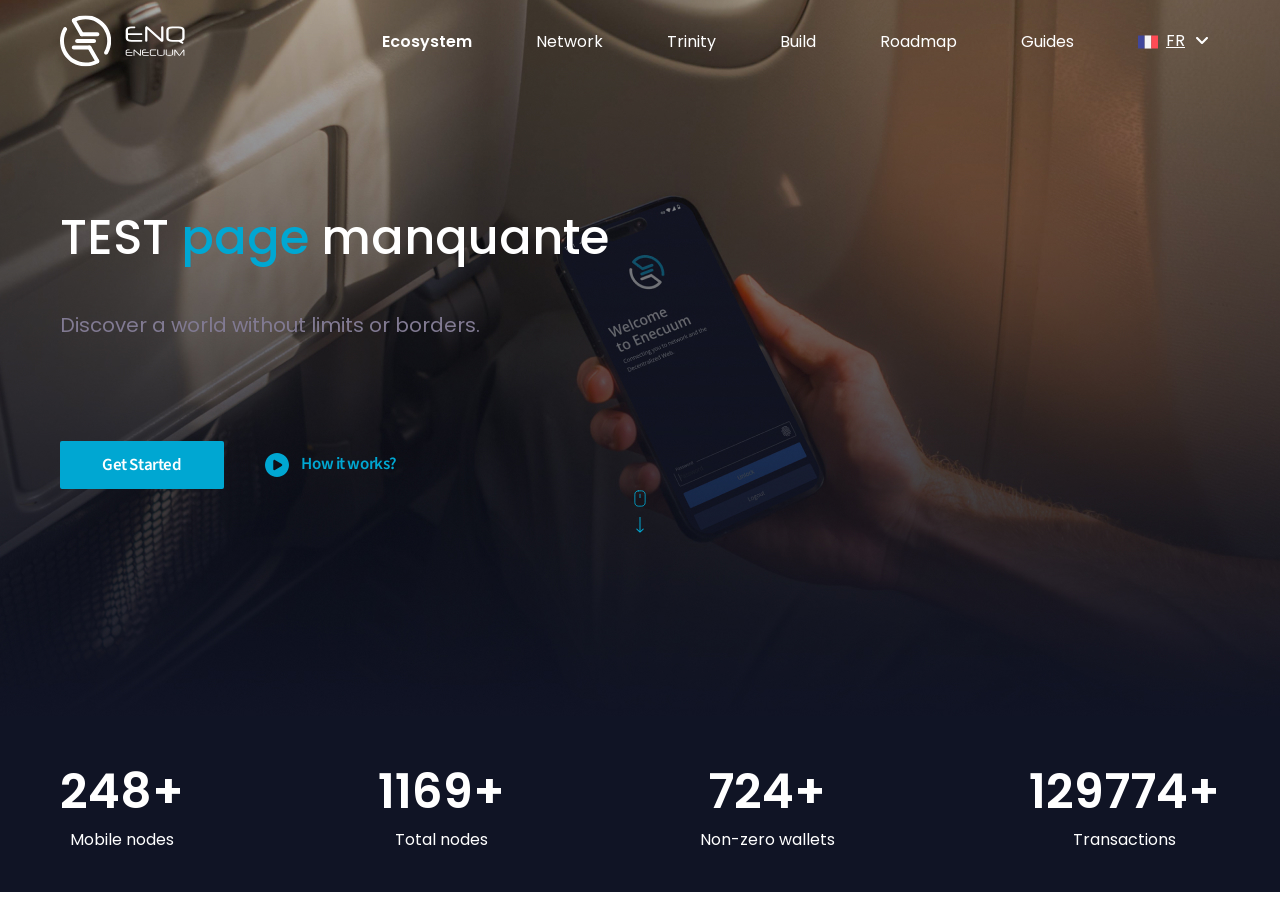
==== commit 19b60688: "all + pop-up" ====
--- a/indexfr.html
+++ b/indexfr.html
@@ -18,8 +18,9 @@
 <body>
     <header class="hovers">
         <div class="hovers__header">
-            <a href="index.html"><img class="logo__image" src="./img/Logo.svg" alt="logo"></a>
-            <div class="nav">
+            <a href=" index.html"><img class="logo__image" src="./img/Logo.svg" alt="logo"></a>
+            <div class="nav nav__show">
+                <img class="pop__image" src="./img/Groupup.png" alt="logo">
                 <ul class="menu">
                     <li class="menu__list"><a class="menu__link menu__link_active" href="#">Ecosystem</a></li>
                     <li class="menu__list"><a class="menu__link" href="#">Network</a></li>
@@ -30,7 +31,7 @@
                 </ul>
                 <div class="nav__lang">
                     <a class="menu__link lang__link_active" href="#"><img class="lang__image" src="./img/FlagFR.svg"
-                        alt="fr">FR</a>
+                            alt="fr">FR</a>
                     <div class="lang">
                         <a class="lang__link" href="index.html"><img class="lang__image" src="./img/FlagEN.svg"
                                 alt="en">EN</a>
@@ -42,18 +43,26 @@
                                 alt="fr">FR</a>
                     </div>
                 </div>
+                <div class="line__right"><img class="line__out" src="./img/x.png" alt="x"></div>
             </div>
+            <div class="burger">
+                <div class="burger__line"></div>
+                <div class="burger__line"></div>
+                <div class="burger__line"></div>
+            </div>
+        </div>
 
-        </div>
         <div class="header__empty"></div>
         <div class="title">
-            <h1 class="title__header">Welcome to the <span class="title__header_color"> Web3 Ecosystem</span>
-                powered by Mobile blockchain</h1>
+            <h1 class="title__header">TEST <span class="title__header_color"> page </span>
+                manquante</h1>
             <p class="text title__text">Discover a world without limits or borders.</p>
             <div class="started">
                 <a class="text__button" href="#">Get Started</a>
-                <a class="play__link" href="#"><svg class="started__svg" width="24" height="24" viewBox="0 0 24 24" xmlns="http://www.w3.org/2000/svg">
-                    <path d="M0 12C0 8.8174 1.26428 5.76516 3.51472 3.51472C5.76516 1.26428 8.8174 0 12 0C15.1826 0 18.2348 1.26428 20.4853 3.51472C22.7357 5.76516 24 8.8174 24 12C24 15.1826 22.7357 18.2348 20.4853 20.4853C18.2348 22.7357 15.1826 24 12 24C8.8174 24 5.76516 22.7357 3.51472 20.4853C1.26428 18.2348 0 15.1826 0 12ZM8.82656 6.89531C8.47031 7.09219 8.25 7.47188 8.25 7.875V16.125C8.25 16.5328 8.47031 16.9078 8.82656 17.1047C9.18281 17.3016 9.61406 17.2969 9.96563 17.0812L16.7156 12.9562C17.0484 12.75 17.2547 12.3891 17.2547 11.9953C17.2547 11.6016 17.0484 11.2406 16.7156 11.0344L9.96563 6.90937C9.61875 6.69844 9.18281 6.68906 8.82656 6.88594V6.89531Z"/>
+                <a class="play__link" href="#"><svg class="started__svg" width="24" height="24" viewBox="0 0 24 24"
+                        xmlns="http://www.w3.org/2000/svg">
+                        <path
+                            d="M0 12C0 8.8174 1.26428 5.76516 3.51472 3.51472C5.76516 1.26428 8.8174 0 12 0C15.1826 0 18.2348 1.26428 20.4853 3.51472C22.7357 5.76516 24 8.8174 24 12C24 15.1826 22.7357 18.2348 20.4853 20.4853C18.2348 22.7357 15.1826 24 12 24C8.8174 24 5.76516 22.7357 3.51472 20.4853C1.26428 18.2348 0 15.1826 0 12ZM8.82656 6.89531C8.47031 7.09219 8.25 7.47188 8.25 7.875V16.125C8.25 16.5328 8.47031 16.9078 8.82656 17.1047C9.18281 17.3016 9.61406 17.2969 9.96563 17.0812L16.7156 12.9562C17.0484 12.75 17.2547 12.3891 17.2547 11.9953C17.2547 11.6016 17.0484 11.2406 16.7156 11.0344L9.96563 6.90937C9.61875 6.69844 9.18281 6.68906 8.82656 6.88594V6.89531Z" />
                     </svg> How it works?</a>
             </div>
         </div>
@@ -84,7 +93,7 @@
         </div>
     </div>
 
-    
+
     <script src="script.js"></script>
 </body>
 
--- a/style.css
+++ b/style.css
@@ -38,6 +38,10 @@
   transition: background 0.3s ease;
 }
 
+.burger {
+  display: none;
+}
+
 .is_scrolled .hovers__header {
   background: rgba(16, 20, 37, 0.85);
   -webkit-backdrop-filter: blur(17.5px);
@@ -52,6 +56,10 @@
   height: 52px;
   width: 125px;
   vertical-align: middle;
+}
+
+.pop__image {
+  display: none;
 }
 
 .menu {
@@ -105,7 +113,7 @@
 
 .lang {
   position: absolute;
-  top: -10px;
+  top: -12px;
   right: 0;
   align-items: flex-start;
   padding-left: 17px;
@@ -143,6 +151,10 @@
   vertical-align: middle;
   padding-right: 8px;
   width: 20px;
+}
+
+.line__right {
+  display: none;
 }
 
 .nav {
@@ -506,8 +518,7 @@
   font-weight: 400;
   font-size: 18px;
   letter-spacing: 0.01em;
-  color: #FFFFFF;
-  opacity: 0.8;
+  color: rgba(255, 255, 255, 0.8);
 }
 
 .com__news {
@@ -534,8 +545,7 @@
   font-weight: 400;
   font-size: 16px;
   line-height: 24px;
-  color: #FFFFFF;
-  opacity: 0.6;
+  color: rgba(255, 255, 255, 0.6);
 }
 
 .button__news {
@@ -966,8 +976,7 @@
   font-weight: 400;
   font-size: 14px;
   line-height: 21px;
-  color: #101425;
-  opacity: 0.64;
+  color: rgba(16, 20, 37, 0.64);
 }
 
 .text__bold {
@@ -1021,7 +1030,7 @@
   max-width: 1920px;
   background: #101425;
   margin: 0 auto;
-  height: 468px;
+  height: auto;
 }
 
 .footer__content {
@@ -1052,7 +1061,8 @@
   grid-area: footer__box3;
 }
 
-.footer__text1, .footer__text2 {
+.footer__text1,
+.footer__text2 {
   padding-left: 10px;
 }
 
@@ -1209,6 +1219,7 @@
   line-height: 20px;
   color: #BDBDBD;
   padding-top: 20px;
+  padding-bottom: 20px;
   padding-left: calc(50% - 700px);
 }
 
@@ -1356,10 +1367,13 @@
     font-size: 32px;
     line-height: 48px;
   }
-  .content__mobile, .content__decentralized, .content__scalable {
+  .content__mobile,
+  .content__decentralized,
+  .content__scalable {
     padding-right: 20px;
   }
-  .content__friendly, .content__borderless {
+  .content__friendly,
+  .content__borderless {
     padding-left: 20px;
   }
   .box {
@@ -1502,7 +1516,6 @@
   }
   .footer {
     max-width: 1440px;
-    height: 590px;
   }
   .footer__content {
     padding-left: calc(50% - 470px);
@@ -1520,7 +1533,6 @@
     max-width: 1248px;
   }
   .footer__end {
-    padding-bottom: 20px;
     padding-left: calc(50% - 470px);
   }
 }
@@ -1533,8 +1545,82 @@
     padding-left: calc(50% - 350px);
     padding-right: calc(50% - 350px);
   }
+  .burger {
+    padding: 16px;
+    display: flex;
+    gap: 4px;
+    flex-direction: column;
+    justify-content: center;
+  }
+  .burger:hover {
+    cursor: url(./img/cursor_white.svg), pointer;
+  }
+  .burger__line {
+    width: 20px;
+    height: 2px;
+    border-radius: 2px;
+    background-color: #f4f6f7;
+  }
+  .menu {
+    flex-direction: column;
+    align-items: flex-start;
+    gap: 24px;
+  }
   .nav {
-    display: none;
+    position: absolute;
+    height: 612px;
+    width: 274px;
+    padding-left: 27px;
+    background: #FFF;
+    align-items: flex-start;
+    align-content: space-between;
+    flex-direction: column;
+    flex-wrap: wrap;
+    gap: 24px;
+    top: 0;
+    left: 0;
+    transition-duration: 1s;
+  }
+  .nav__show {
+    left: -300px;
+  }
+  .pop__image {
+    display: block;
+    width: 165px;
+    height: 68px;
+    padding-top: 52px;
+    padding-bottom: 24px;
+  }
+  .menu__link {
+    color: var(--primary-dark, #101425);
+  }
+  .menu__link:hover {
+    text-decoration: underline;
+    cursor: url(./img/cursor_black.svg), pointer;
+  }
+  .nav__lang {
+    background-image: url(./img/icon1_black.svg);
+    background-position: 60px 8px;
+    padding-left: 0px;
+  }
+  .nav__lang:hover {
+    cursor: url(./img/cursor_black.svg), pointer;
+  }
+  .lang_show {
+    border: 1px solid #101425;
+  }
+  .line__right {
+    background: rgba(0, 0, 0, 0.82);
+    width: 55px;
+    height: 614px;
+    display: block;
+  }
+  .line__out {
+    width: 24px;
+    padding: 29px 16px;
+  }
+  .line__out:hover {
+    cursor: url(./img/cursor_white.svg), pointer;
   }
   .items {
     max-width: 984px;
@@ -1569,10 +1655,13 @@
     font-size: 28px;
     line-height: 42px;
   }
-  .content__mobile, .content__decentralized, .content__scalable {
+  .content__mobile,
+  .content__decentralized,
+  .content__scalable {
     padding-right: 20px;
   }
-  .content__friendly, .content__borderless {
+  .content__friendly,
+  .content__borderless {
     padding-right: 20px;
     padding-left: 0px;
   }
@@ -1628,7 +1717,6 @@
     font-size: 15px;
     line-height: 127%;
     letter-spacing: 0.01em;
-    opacity: 0.8;
   }
   .com__news {
     width: 256px;
@@ -1763,7 +1851,6 @@
   }
   .footer {
     max-width: 1248px;
-    height: 616px;
   }
   .footer__content {
     padding-left: calc(50% - 350px);
@@ -1782,7 +1869,9 @@
     font-size: 14px;
     line-height: 21px;
   }
-  .link-web, .link-ios, .link-wallet,
+  .link-web,
+  .link-ios,
+  .link-wallet,
   .link-pwa {
     padding: 12px 15px 12px 45px;
     background-position: 18px center;
@@ -1973,7 +2062,8 @@
   .protocol {
     width: 400px;
   }
-  .protocol-title, .projects-title {
+  .protocol-title,
+  .projects-title {
     font-size: 24px;
     line-height: 36px;
   }
@@ -2030,7 +2120,6 @@
   }
   .footer {
     max-width: 984px;
-    height: 700px;
   }
   .footer__content {
     padding-left: calc(50% - 275px);
@@ -2068,11 +2157,17 @@
   .group__img {
     width: 27px;
   }
-  .group__link, .ecosystem__heading, .link__item {
+  .group__link,
+  .ecosystem__heading,
+  .link__item {
     font-size: 16px;
     line-height: 24px;
   }
-  .header, .ecosystem-title, .integrations-title, .protocol-title, .projects-title {
+  .header,
+  .ecosystem-title,
+  .integrations-title,
+  .protocol-title,
+  .projects-title {
     font-size: 20px;
     line-height: 30px;
   }
@@ -2087,7 +2182,8 @@
   .network__button {
     text-align: center;
   }
-  .header, .wrapper {
+  .header,
+  .wrapper {
     padding-left: 10px;
     padding-right: 10px;
   }
@@ -2174,7 +2270,6 @@
   }
   .footer {
     max-width: 744px;
-    height: auto;
   }
   .footer__box2 {
     padding-right: 10px;
@@ -2269,7 +2364,8 @@
   .news {
     overflow: hidden;
   }
-  .system__link-footer, .link__button {
+  .system__link-footer,
+  .link__button {
     white-space: nowrap;
   }
 }/*# sourceMappingURL=style.css.map */
